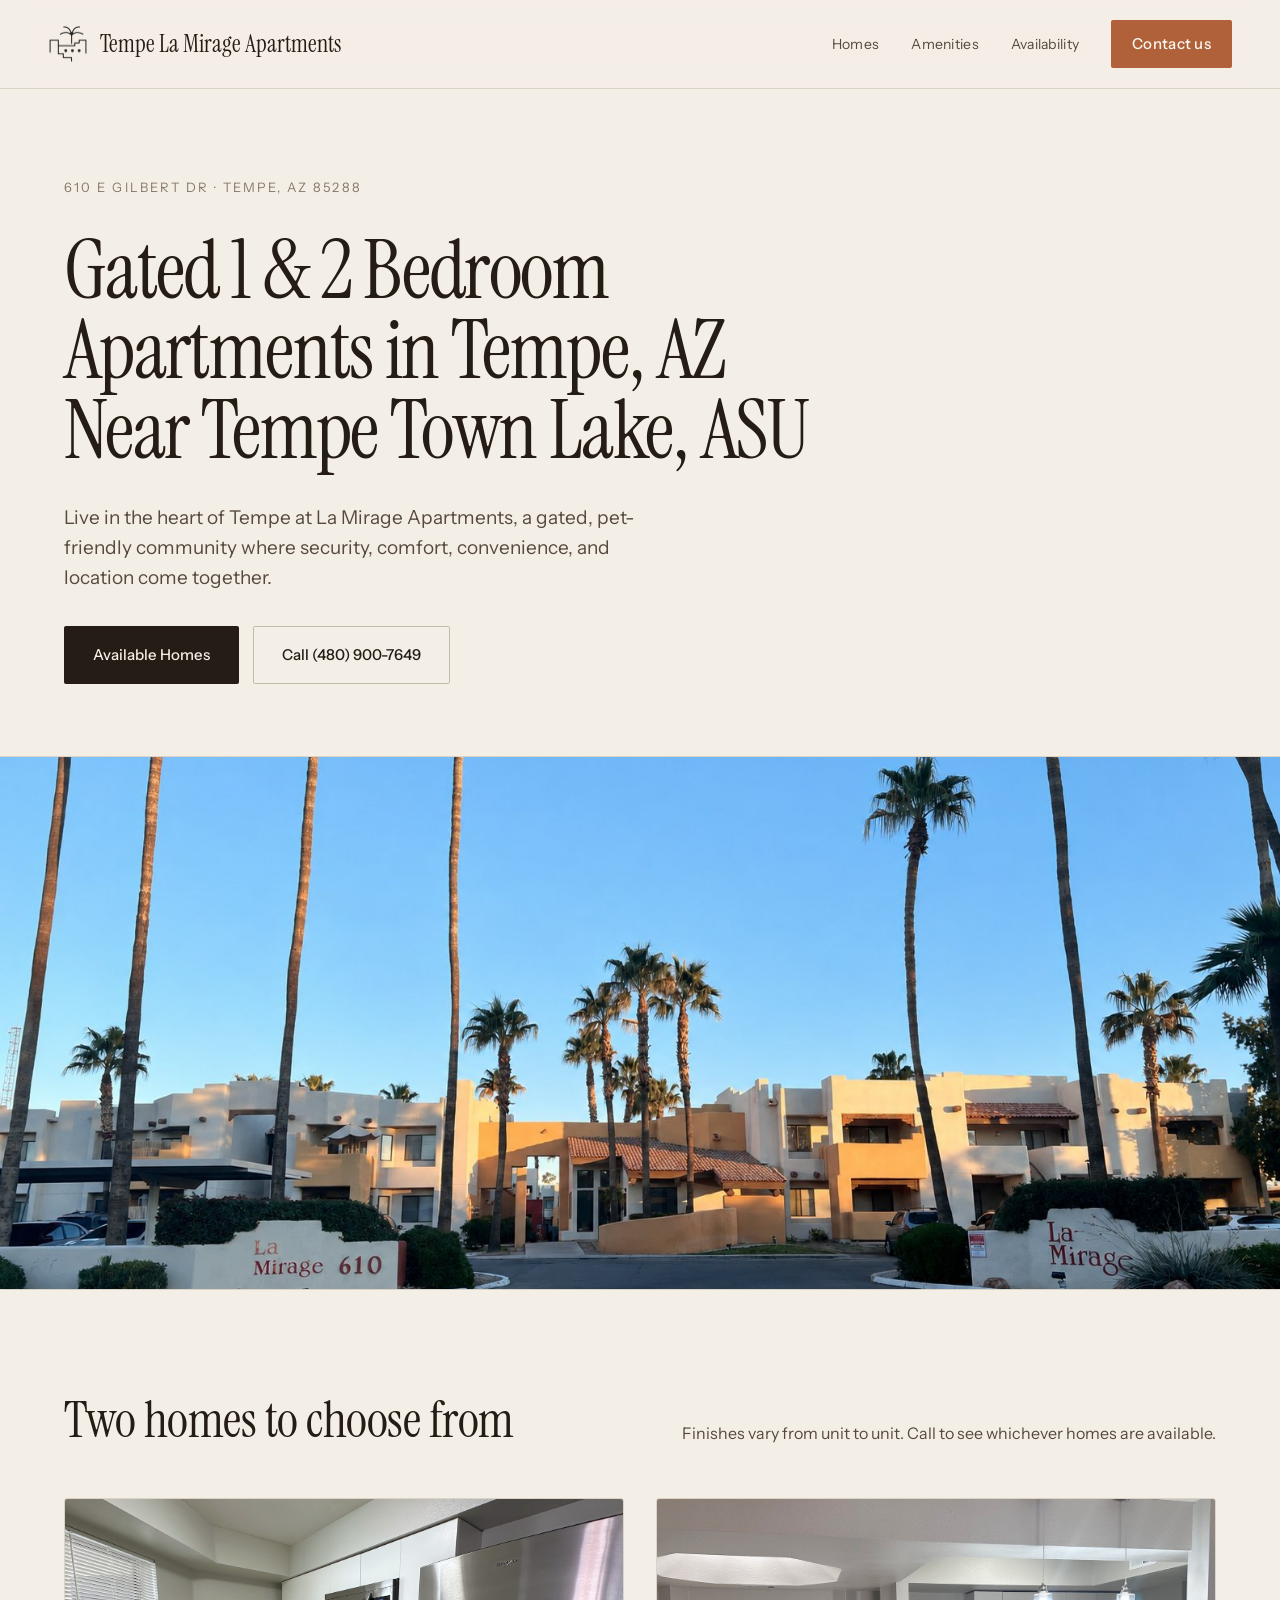
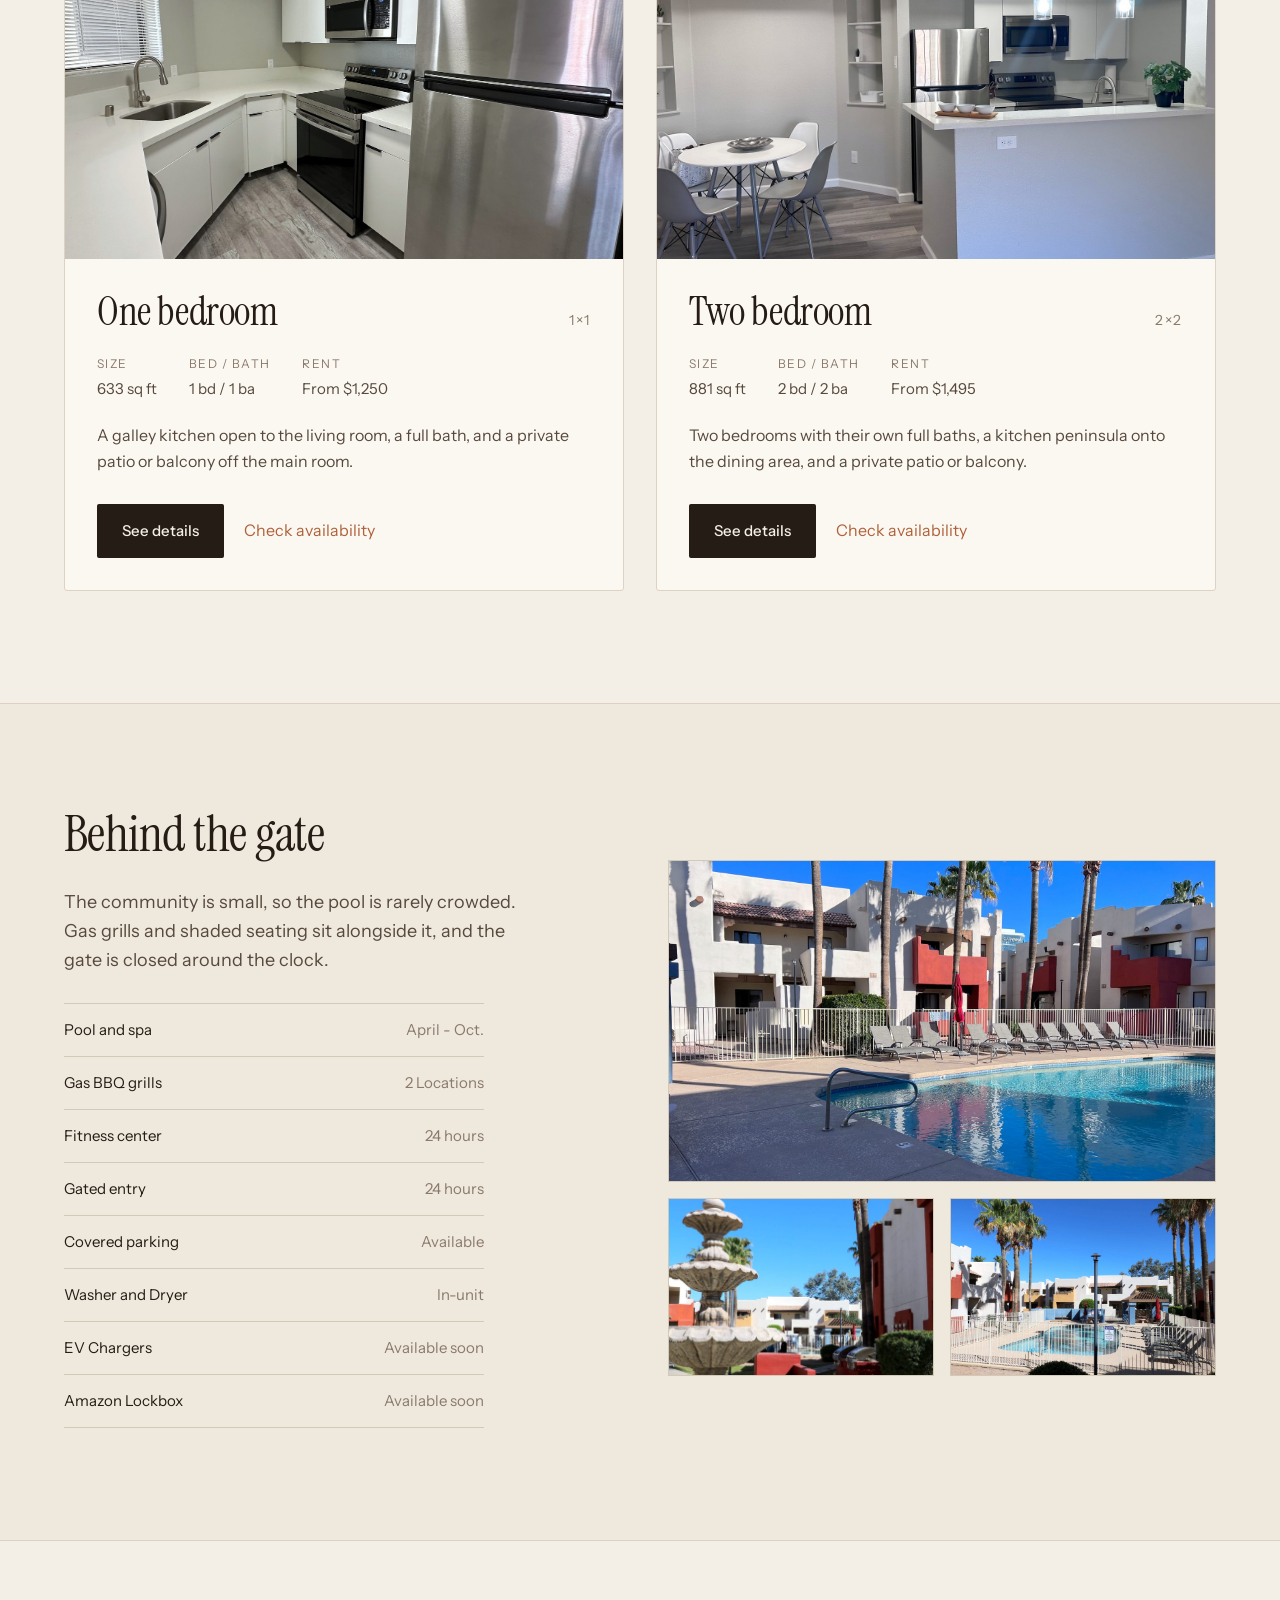
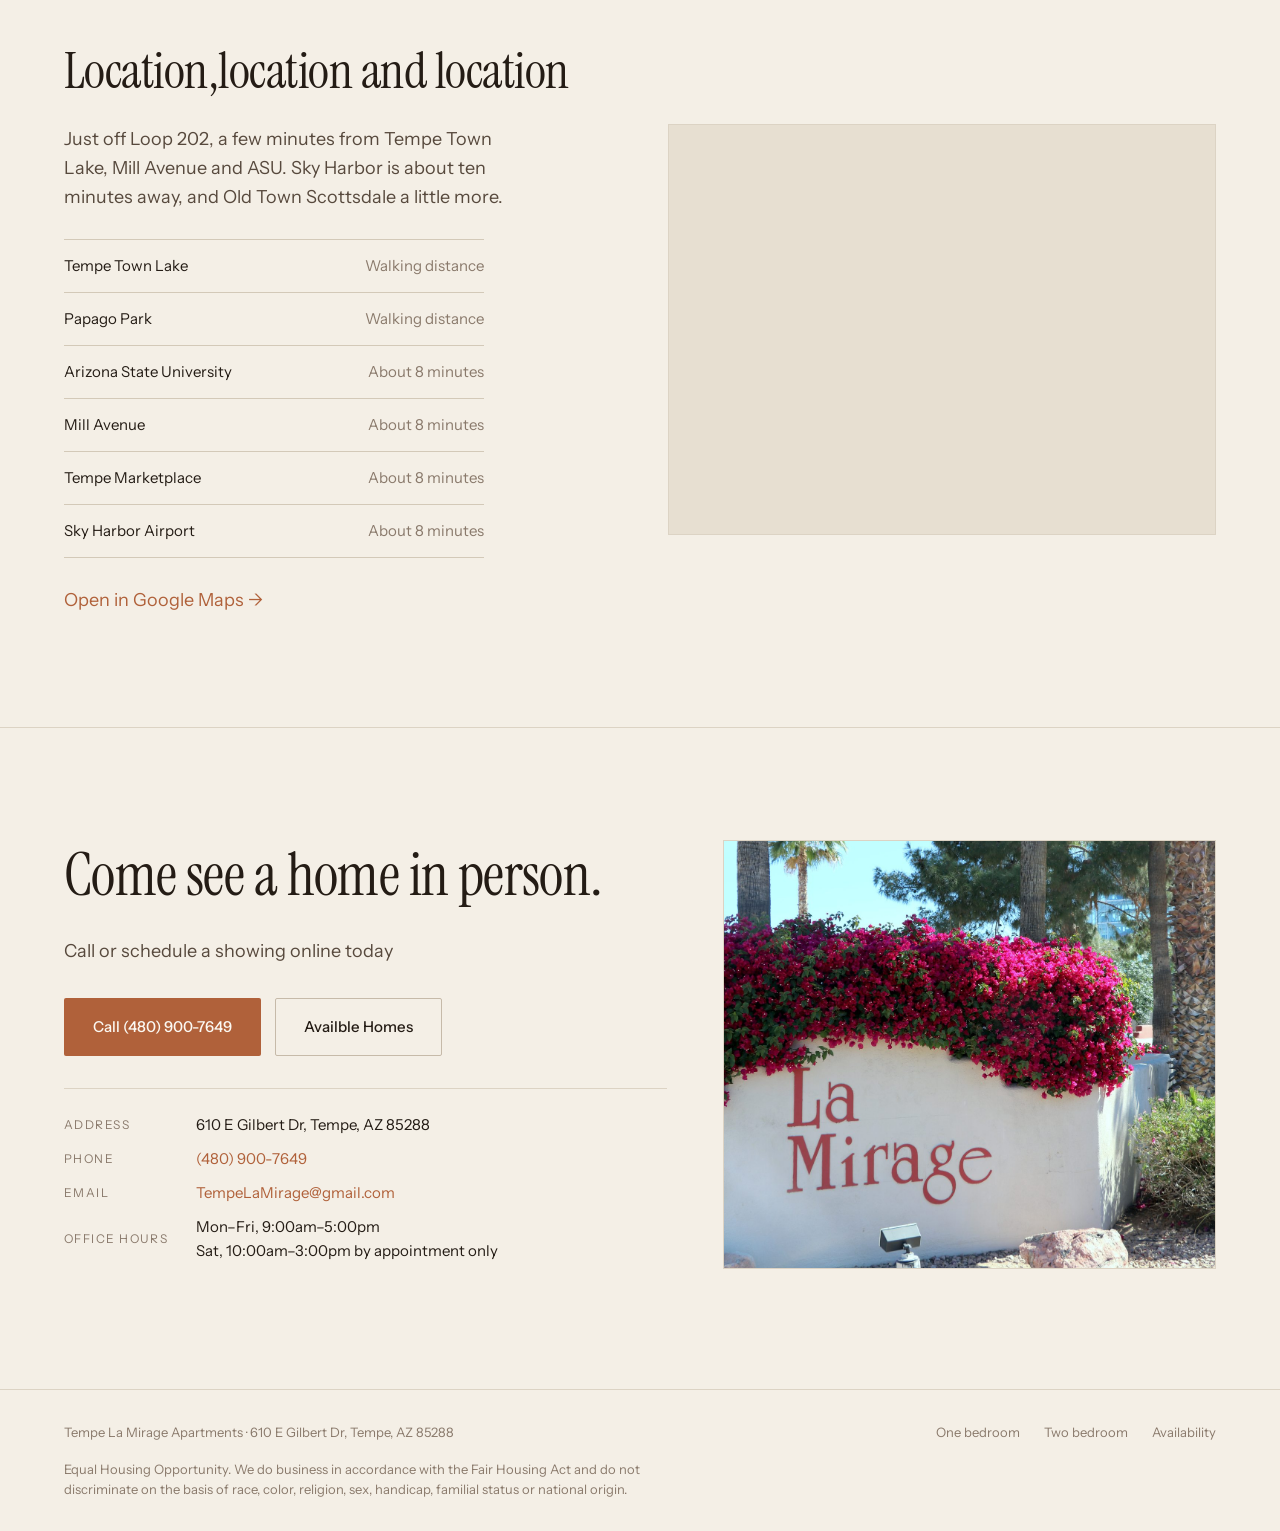
==== index.html @ 2514a01f "Update index.html update based on chatgpt advice" ====
<!DOCTYPE html>
<html lang="en">
<head>
<meta charset="utf-8">
<meta name="viewport" content="width=device-width, initial-scale=1">
<title>La Mirage Apartments | 1 & 2 Bedroom Apartments in Tempe, AZ</title>
<meta name="description" content="Tempe La Mirage Apartments is a gated apartment community at 610 E Gilbert Dr in Tempe, Arizona. One- and two-bedroom homes with a pool, spa and fitness center.">

<!-- EDIT: the picture and text shown when the link is shared by text or on social media. -->
<meta property="og:title" content="Tempe La Mirage Apartments — Tempe, AZ">
<meta property="og:description" content="A gated apartment community in Tempe, AZ. Next to ASU with One-bedroom and two-bedroom homes with a pool, spa and fitness center.">
<meta property="og:image" content="https://www.lamirageapartments.com/photos/social-preview.jpg">
<meta property="og:url" content="https://www.lamirageapartments.com/">
<meta property="og:type" content="website">

<link rel="canonical" href="https://www.lamirageapartments.com/">
<link rel="icon" href="favicon.png">
<link rel="apple-touch-icon" href="apple-touch-icon.png">
<link rel="preconnect" href="https://fonts.googleapis.com">
<link rel="preconnect" href="https://fonts.gstatic.com" crossorigin>
<link href="https://fonts.googleapis.com/css2?family=Instrument+Serif:ital@0;1&family=Instrument+Sans:wght@400;500;600&display=swap" rel="stylesheet">
<link rel="stylesheet" href="style.css">

<!-- Facts about the property in the format Google reads (name, address, phone, hours).
     EDIT: keep the phone, email and hours here in step with the Contact section. -->
<script type="application/ld+json">
{
  "@context": "https://schema.org",
  "@type": "ApartmentComplex",
  "name": "Tempe La Mirage Apartments",
  "alternateName": "La Mirage Apartments",
  "url": "https://www.lamirageapartments.com/",
  "image": "https://www.lamirageapartments.com/photos/exterior-street-entrance.jpg",
  "telephone": "+1-480-900-7649",
  "email": "TempeLaMirage@gmail.com",
  "address": {
    "@type": "PostalAddress",
    "streetAddress": "610 E Gilbert Dr",
    "addressLocality": "Tempe",
    "addressRegion": "AZ",
    "postalCode": "85288",
    "addressCountry": "US"
  },
  "geo": { "@type": "GeoCoordinates", "latitude": 33.4378, "longitude": -111.9281 },
  "openingHoursSpecification": [
    { "@type": "OpeningHoursSpecification", "dayOfWeek": ["Monday", "Tuesday", "Wednesday", "Thursday", "Friday"], "opens": "09:00", "closes": "17:00" },
    { "@type": "OpeningHoursSpecification", "dayOfWeek": "Saturday", "opens": "10:00", "closes": "15:00" }
  ],
  "numberOfBedrooms": "1-2",
  "petsAllowed": true
}
</script>
<!-- Vercel visitor counting (no cookies). Turn it on under the project's Analytics tab in Vercel. -->
<script defer src="/_vercel/insights/script.js"></script>
</head>
<body>

<!-- ═══════════════════════════════════════════════════════════════════════
     WHERE TO CHANGE THINGS  (search for "EDIT:" — in this file and the other three pages)

       Phone number ....... appears on every page. On this page: header button, hero button,
                            Contact section (button + the PHONE line). Change the tel: link AND the visible text.
       Email, office hours  Contact section, near the bottom of this page (nowhere else)
       Rent ("From $…") ... the two floor-plan cards here, and once more on one-bedroom.html / two-bedroom.html
       Address ............ hero, Contact section, footer of every page
       Photos ............. the photos/ folder; each <img> points at one file

     Everything else is wording. Change the text between the tags; leave the tags alone.
     ═══════════════════════════════════════════════════════════════════════ -->

<header class="site-header">
  <a class="brand" href="index.html"><img src="photos/logo-mark.png" alt=""><span>Tempe La Mirage Apartments</span></a>
  <nav>
    <a class="hide-sm" href="#homes">Homes</a>
    <a class="hide-sm" href="#amenities">Amenities</a>
    <a href="availability.html">Availability</a>
    <a class="btn btn-clay" href="#contact">Contact us</a>
  </nav>
</header>

<section class="hero" id="top">
  <div class="hero-text">
    <!-- EDIT: address -->
    <p class="eyebrow">610 E Gilbert Dr &middot; Tempe, AZ 85288</p>
    <h1>Gated 1 & 2 Bedroom Apartments in Tempe, AZ Near Tempe Town Lake, ASU</h1>
    <p class="lede">Live in the heart of Tempe at La Mirage Apartments, a gated, pet-friendly community where security, comfort, convenience, and location come together.</p>
    <div class="btn-row">
      <a class="btn btn-dark" href="availability.html">Available Homes</a>
      <!-- EDIT: phone (link and text) -->
      <a class="btn btn-outline" href="tel:+14809007649">Call (480) 900-7649</a>
    </div>
  </div>
  <div class="ph"><img src="photos/exterior-street-entrance.jpg" alt="The gate and entrance from E Gilbert Dr"></div>
</section>

<section class="section" id="homes">
  <div class="section-head">
    <h2>Two homes to choose from</h2>
    <p>Finishes vary from unit to unit. Call to see whichever homes are available.</p>
  </div>
  <div class="plans">

    <article class="plan">
      <a class="ph" href="one-bedroom.html"><img src="photos/1x1-kitchen.jpg" alt="One-bedroom kitchen"></a>
      <div class="plan-body">
        <div class="plan-title"><h3>One bedroom</h3><span>1&times;1</span></div>
        <div class="specs">
          <div><span class="label">Size</span>633 sq ft</div>
          <div><span class="label">Bed / bath</span>1 bd / 1 ba</div>
          <!-- EDIT: one-bedroom rent (also on one-bedroom.html) -->
          <div><span class="label">Rent</span>From $1,250</div>
        </div>
        <p>A galley kitchen open to the living room, a full bath, and a private patio or balcony off the main room.</p>
        <div class="btn-row">
          <a class="btn btn-dark" href="one-bedroom.html">See details</a>
          <a href="availability.html">Check availability</a>
        </div>
      </div>
    </article>

    <article class="plan">
      <a class="ph" href="two-bedroom.html"><img src="photos/2x2-dining-kitchen-peninsula.jpg" alt="Two-bedroom dining area and kitchen peninsula"></a>
      <div class="plan-body">
        <div class="plan-title"><h3>Two bedroom</h3><span>2&times;2</span></div>
        <div class="specs">
          <div><span class="label">Size</span>881 sq ft</div>
          <div><span class="label">Bed / bath</span>2 bd / 2 ba</div>
          <!-- EDIT: two-bedroom rent (also on two-bedroom.html) -->
          <div><span class="label">Rent</span>From $1,495</div>
        </div>
        <p>Two bedrooms with their own full baths, a kitchen peninsula onto the dining area, and a private patio or balcony.</p>
        <div class="btn-row">
          <a class="btn btn-dark" href="two-bedroom.html">See details</a>
          <a href="availability.html">Check availability</a>
        </div>
      </div>
    </article>

  </div>
</section>

<section class="section amenities" id="amenities">
  <div class="amen">
    <div class="amen-text">
      <h2>Behind the gate</h2>
      <p>The community is small, so the pool is rarely crowded. Gas grills and shaded seating sit alongside it, and the gate is closed around the clock.</p>
      <ul class="amen-list">
        <li><span>Pool and spa</span><span>April - Oct.</span></li>
        <li><span>Gas BBQ grills</span><span>2 Locations</span></li>
        <li><span>Fitness center</span><span>24 hours</span></li>
        <li><span>Gated entry</span><span>24 hours</span></li>
        <li><span>Covered parking</span><span>Available</span></li>
        <li><span>Washer and Dryer</span><span>In-unit</span></li>
        <li><span>EV Chargers</span><span>Available soon</span></li>
        <li><span>Amazon Lockbox</span></span><span>Available soon</span></li>
      </ul>
    </div>
    <div class="amen-photos">
      <div class="ph wide"><img src="photos/amenity-pool.jpg" alt="The pool"></div>
      <div class="ph"><img src="photos/amenity-fountain-grills.jpg" alt="Courtyard fountain and gas grills"></div>
      <div class="ph"><img src="photos/amenity-pool-spa-ramada.jpg" alt="Spa and shaded ramada"></div>
    </div>
  </div>
</section>

<section class="section location" id="location">
  <div class="amen">
    <div class="amen-text">
      <h2>Location,location and location</h2>
      <p>Just off Loop 202, a few minutes from Tempe Town Lake, Mill Avenue and ASU. Sky Harbor is about ten minutes away, and Old Town Scottsdale a little more.</p>
      <ul class="amen-list">
        <li><span>Tempe Town Lake</span><span>Walking distance</span></li>
        <li><span>Papago Park</span><span>Walking distance</span></li>
        <li><span>Arizona State University</span><span>About 8 minutes</span></li>
        <li><span>Mill Avenue</span><span>About 8 minutes</span></li>
        <li><span>Tempe Marketplace</span><span>About 8 minutes</span></li>
        <li><span>Sky Harbor Airport</span><span>About 8 minutes</span></li>
      </ul>
      <p><a href="https://www.google.com/maps/search/?api=1&query=Tempe+La+Mirage+Apartments+610+E+Gilbert+Dr+Tempe+AZ+85288">Open in Google Maps &rarr;</a></p>
    </div>
    <!-- The map is Google's free embed. It only loads once someone scrolls down to it.
         To change what it shows, edit the text after q= in the src (keep the + signs between words). -->
    <div class="map"><iframe src="https://maps.google.com/maps?q=Tempe+La+Mirage+Apartments,+610+E+Gilbert+Dr,+Tempe,+AZ+85288&z=14&hl=en&output=embed" loading="lazy" referrerpolicy="no-referrer-when-downgrade" title="Map showing La Mirage Apartments in Tempe" allowfullscreen></iframe></div>
  </div>
</section>

<section class="contact" id="contact">
  <div class="contact-grid">
    <div class="contact-text">
      <h2>Come see a home in person.</h2>
      <p class="lede">Call or schedule a showing online today</p>
      <div class="btn-row">
        <!-- EDIT: phone (link and text) -->
        <a class="btn btn-clay" href="tel:+14809007649">Call (480) 900-7649</a>
        <a class="btn btn-outline" href="availability.html">Availble Homes</a>
      </div>
      <dl class="details">
        <!-- EDIT: address -->
        <dt>Address</dt><dd>610 E Gilbert Dr, Tempe, AZ 85288</dd>
        <!-- EDIT: phone (link and text) -->
        <dt>Phone</dt><dd><a href="tel:+14809007649">(480) 900-7649</a></dd>
        <!-- EDIT: email (link and text) -->
        <dt>Email</dt><dd><a href="mailto:TempeLaMirage@gmail.com">TempeLaMirage@gmail.com</a></dd>
        <!-- EDIT: office hours -->
        <dt>Office hours</dt><dd>Mon–Fri, 9:00am–5:00pm<br>Sat, 10:00am–3:00pm by appointment only</dd>
      </dl>
    </div>
    <div class="ph"><img src="photos/exterior-monument-sign.jpg" alt="The La Mirage monument sign under bougainvillea"></div>
  </div>
</section>

<footer class="site-footer">
  <!-- EDIT: address -->
  <span>Tempe La Mirage Apartments &middot; 610 E Gilbert Dr, Tempe, AZ 85288</span>
  <nav><a href="one-bedroom.html">One bedroom</a><a href="two-bedroom.html">Two bedroom</a><a href="availability.html">Availability</a></nav>
  <p class="eho">Equal Housing Opportunity. We do business in accordance with the Fair Housing Act and do not discriminate on the basis of race, color, religion, sex, handicap, familial status or national origin.</p>
</footer>

</body>
</html>
---- style.css ----
/* La Mirage — the one stylesheet for all four pages.
   Colours are named here at the top. Everything below is layout; you should rarely need to touch it. */

:root {
  --sand:      #F4EFE6;   /* page background */
  --cream:     #FBF8F2;   /* cards */
  --panel:     #EFE8DC;   /* the amenities band */
  --photo:     #E7DFD1;   /* shows behind a photo while it loads */
  --rule:      #DCD3C4;   /* thin lines */
  --rule-dark: #D3C9B8;
  --ink:       #241C15;   /* text and dark buttons */
  --ink-soft:  #57493D;   /* paragraphs */
  --muted:     #8A7A6C;   /* small labels, footer */
  --clay:      #B0613A;   /* links and "call" buttons; also the AppFolio themeColor in availability.html */
  --serif: "Instrument Serif", Georgia, serif;
  --sans:  "Instrument Sans", system-ui, sans-serif;
  --pad: 64px;            /* left/right page margin (smaller on phones, see the bottom of this file) */
}

* { box-sizing: border-box; }
html { scroll-behavior: smooth; }
body {
  margin: 0;
  background: var(--sand);
  color: var(--ink);
  font-family: var(--sans);
  font-size: 16px;
  line-height: 1.6;
  -webkit-font-smoothing: antialiased;
}
a { color: var(--clay); text-decoration: none; }
a:hover { color: var(--ink); }
a:focus-visible { outline: 3px solid var(--clay); outline-offset: 3px; }
img { display: block; max-width: 100%; }
p { margin: 0; }

h1, h2, h3 { font-family: var(--serif); font-weight: 400; margin: 0; line-height: 1.02; letter-spacing: -0.01em; }
h1 { font-size: clamp(44px, 5.4vw, 76px); line-height: 1; letter-spacing: -0.02em; text-wrap: balance; }
h2 { font-size: clamp(36px, 4vw, 56px); text-wrap: balance; }

.lede { font-size: 19px; line-height: 1.6; color: var(--ink-soft); max-width: 46ch; text-wrap: pretty; }
.eyebrow { font-size: 13px; letter-spacing: 0.16em; text-transform: uppercase; color: var(--muted); }
.label { display: block; color: var(--muted); font-size: 12px; letter-spacing: 0.12em; text-transform: uppercase; }
.section { padding: 104px var(--pad) 112px; border-bottom: 1px solid var(--rule); }

/* Buttons */
.btn { display: inline-block; padding: 16px 28px; border-radius: 2px; border: 1px solid transparent; font-size: 15px; font-weight: 500; }
.btn-dark { background: var(--ink); color: var(--sand); }
.btn-dark:hover { background: var(--clay); color: var(--sand); }
.btn-clay { background: var(--clay); color: var(--cream); }
.btn-clay:hover { background: var(--ink); color: var(--cream); }
.btn-outline { border-color: #C6BAA9; color: var(--ink); }
.btn-outline:hover { border-color: var(--ink); color: var(--ink); }
.btn-row { display: flex; flex-wrap: wrap; gap: 14px; align-items: center; }

/* Header (same on every page) */
.site-header {
  position: sticky; top: 0; z-index: 20;
  display: flex; align-items: center; justify-content: space-between; gap: 24px;
  padding: 20px 48px;
  border-bottom: 1px solid var(--rule);
  background: rgba(244, 239, 230, 0.94);
  backdrop-filter: blur(8px);
}
.brand { display: flex; align-items: center; gap: 12px; color: var(--ink); font-family: var(--serif); font-size: 24px; }
.brand img { width: 40px; height: 40px; object-fit: contain; }
.site-header nav { display: flex; align-items: center; gap: 32px; font-size: 14px; letter-spacing: 0.02em; }
.site-header nav a:not(.btn) { color: var(--ink-soft); }
.site-header nav a:not(.btn):hover { color: var(--ink); }
.site-header nav .btn { padding: 11px 20px; }

/* Photo frames: a box with a fixed shape, and the picture cropped to fill it */
.ph { display: block; position: relative; background: var(--photo); overflow: hidden; }
.ph img { position: absolute; inset: 0; width: 100%; height: 100%; object-fit: cover; }

/* Home: hero */
.hero { border-bottom: 1px solid var(--rule); }
.hero-text { padding: 88px var(--pad) 72px; display: flex; flex-direction: column; gap: 32px; max-width: 900px; }
.hero h1 { font-size: clamp(52px, 6.4vw, 92px); line-height: 0.98; }
.hero .ph { aspect-ratio: 2.4 / 1; border-top: 1px solid var(--rule); }
.hero .ph img { object-position: 50% 80%; }

/* Home: the two floor-plan cards */
.section-head { display: flex; align-items: flex-end; justify-content: space-between; gap: 32px; flex-wrap: wrap; margin-bottom: 52px; }
.section-head p { color: var(--ink-soft); text-wrap: balance; }
.plans { display: grid; grid-template-columns: repeat(2, 1fr); gap: 32px; }
.plan { background: var(--cream); border: 1px solid var(--rule); border-radius: 3px; overflow: hidden; display: flex; flex-direction: column; }
.plan .ph { aspect-ratio: 1.55 / 1; }
.plan-body { padding: 32px; display: flex; flex-direction: column; gap: 22px; flex: 1; }
.plan-title { display: flex; align-items: baseline; justify-content: space-between; gap: 16px; }
.plan-title h3 { font-size: 40px; line-height: 1; }
.plan-title span { font-size: 14px; letter-spacing: 0.12em; text-transform: uppercase; color: var(--muted); }
.specs { display: flex; flex-wrap: wrap; gap: 16px 32px; font-size: 15px; color: var(--ink-soft); }
.specs .label { margin-bottom: 4px; }
.plan-body p { color: var(--ink-soft); text-wrap: pretty; }
.plan-body .btn-row { margin-top: auto; padding-top: 8px; gap: 20px; }
.plan-body .btn { padding: 14px 24px; }

/* Home: amenities */
.amenities { background: var(--panel); }
.amen { display: grid; grid-template-columns: 1fr 1fr; gap: 56px; align-items: center; }
.amen-text { display: flex; flex-direction: column; gap: 28px; }
.amen-text p { font-size: 18px; color: var(--ink-soft); max-width: 38ch; text-wrap: pretty; }
.amen-list { margin: 0; padding: 0; list-style: none; border-top: 1px solid var(--rule-dark); max-width: 420px; }
.amen-list li { display: flex; justify-content: space-between; gap: 16px; padding: 14px 0; border-bottom: 1px solid var(--rule-dark); font-size: 15px; }
.amen-list li span:last-child { color: var(--muted); }
.amen-photos { display: grid; grid-template-columns: repeat(2, 1fr); gap: 16px; }
.amen-photos .ph { border: 1px solid var(--rule-dark); }
.amen-photos .ph { aspect-ratio: 1.5 / 1; }
.amen-photos .wide { grid-column: span 2; aspect-ratio: 1.7 / 1; }

/* Home: location (reuses the amenities two-column layout) */
.location .map { aspect-ratio: 4 / 3; border: 1px solid var(--rule); background: var(--photo); }
.location .map iframe { display: block; width: 100%; height: 100%; border: 0; }

/* Home: contact */
.contact { padding: 112px var(--pad) 120px; }
.contact-grid { display: grid; grid-template-columns: 1.1fr 0.9fr; gap: 56px; align-items: center; }
.contact-text { display: flex; flex-direction: column; gap: 32px; }
.contact h2 { font-size: clamp(40px, 4.6vw, 64px); line-height: 1; }
.contact .lede { font-size: 18px; max-width: 44ch; }
.details { margin: 0; display: grid; grid-template-columns: auto 1fr; gap: 10px 28px; font-size: 15px; border-top: 1px solid var(--rule); padding-top: 24px; }
.details dt { align-self: center; color: var(--muted); font-size: 12px; letter-spacing: 0.12em; text-transform: uppercase; }
.details dd { margin: 0; }
.contact .ph { aspect-ratio: 1.15 / 1; border: 1px solid var(--rule); }
.contact .ph img { object-position: 50% 68%; }   /* keep the sign in frame */

/* Footer (same on every page) */
.site-footer { padding: 32px var(--pad); border-top: 1px solid var(--rule); font-size: 13px; color: var(--muted); display: flex; flex-wrap: wrap; gap: 16px 24px; justify-content: space-between; }
.site-footer a { color: var(--muted); }
.site-footer a:hover { color: var(--ink); }
.site-footer nav { display: flex; flex-wrap: wrap; gap: 24px; }
.eho { flex-basis: 100%; max-width: 70ch; line-height: 1.55; }

/* Floor-plan pages */
.page-head { padding: 56px var(--pad) 48px; border-bottom: 1px solid var(--rule); }
.back { font-size: 13px; letter-spacing: 0.06em; color: var(--muted); }
.page-head-grid { display: grid; grid-template-columns: 1fr auto; gap: 48px; align-items: end; margin-top: 28px; }
.page-head-text { display: flex; flex-direction: column; gap: 24px; max-width: 640px; }
.facts { margin: 0; display: grid; grid-template-columns: repeat(3, auto); gap: 6px 44px; }
.facts dt { color: var(--muted); font-size: 12px; letter-spacing: 0.12em; text-transform: uppercase; }
.facts dd { margin: 0; font-family: var(--serif); font-size: 30px; }
.photo-grid { display: grid; grid-template-columns: repeat(3, 1fr); gap: 12px; padding: 40px var(--pad) 0; }
.photo-grid .ph { aspect-ratio: 16 / 9; border: 1px solid var(--rule); }
.photo-grid .wide { grid-column: 1 / -1; aspect-ratio: 2.4 / 1; }
.photo-grid .drawing { background: #F9F9F9; display: flex; align-items: center; justify-content: center; padding: 12px; }   /* matches the drawing's own background */
.photo-grid .drawing img { position: static; width: auto; height: auto; max-width: 100%; max-height: 100%; object-fit: contain; }
.photo-note { padding: 14px var(--pad) 40px; font-size: 13px; color: var(--muted); border-bottom: 1px solid var(--rule); }
.cta { padding: 104px var(--pad) 120px; display: flex; flex-direction: column; gap: 28px; align-items: flex-start; max-width: 760px; }
.cta h2 { font-size: clamp(38px, 4.4vw, 60px); }
.cta p { font-size: 18px; color: var(--ink-soft); text-wrap: pretty; }

/* Availability page */
.board-page { padding: 56px var(--pad) 96px; }
.board-page h1 { margin-bottom: 20px; }
.board-page .lede { margin-bottom: 40px; max-width: 56ch; }
.board { border: 1px solid var(--rule); background: var(--cream); padding: 8px; min-height: 776px; }
.board-note { margin-top: 20px; font-size: 13px; color: var(--muted); text-wrap: balance; }

/* Lightbox: the big view that opens when a gallery photo is clicked (see lightbox.js) */
.lightbox { position: fixed; inset: 0; width: 100vw; height: 100vh; max-width: none; max-height: none; margin: 0; padding: 0; border: 0; background: rgba(36, 28, 21, 0.97); color: var(--sand); }
.lightbox figure { margin: 0; height: 100%; display: flex; flex-direction: column; align-items: center; justify-content: center; gap: 14px; padding: 56px 80px; }
.lightbox img { max-width: 100%; max-height: calc(100vh - 150px); object-fit: contain; background: var(--sand); }
.lightbox figcaption { font-size: 14px; opacity: 0.8; text-align: center; }
.lightbox button { position: absolute; background: none; border: 0; color: var(--sand); font-size: 48px; line-height: 1; padding: 8px 18px; cursor: pointer; opacity: 0.75; }
.lightbox button:hover { opacity: 1; }
.lightbox .lb-prev { left: 8px; top: 50%; transform: translateY(-50%); }
.lightbox .lb-next { right: 8px; top: 50%; transform: translateY(-50%); }
.lightbox .lb-close { right: 12px; top: 6px; }
.photo-grid .ph { cursor: zoom-in; }

/* Tablets and phones */
@media (max-width: 900px) {
  .site-header nav .hide-sm { display: none; }   /* Homes and Amenities links; the name is long */
  .plans, .amen, .contact-grid, .page-head-grid { grid-template-columns: 1fr; }
  .hero .ph { aspect-ratio: 1.6 / 1; }
}
@media (max-width: 720px) {
  :root { --pad: 24px; }
  .site-header { padding: 14px 24px; gap: 12px; }
  .site-header nav { gap: 16px; }
  .brand { font-size: 20px; }
  .section, .contact, .cta { padding-top: 64px; padding-bottom: 72px; }
  .hero-text { padding-top: 56px; padding-bottom: 48px; gap: 24px; }
  .plan-title h3 { font-size: 32px; }
  .photo-grid { grid-template-columns: repeat(2, 1fr); gap: 8px; padding-top: 24px; }
  .photo-grid .wide { aspect-ratio: 16 / 9; }
  .facts { gap: 6px 24px; }
  .facts dd { font-size: 24px; }
  .lightbox figure { padding: 56px 12px 48px; }
  .lightbox .lb-prev, .lightbox .lb-next { top: auto; bottom: 0; transform: none; }
}
@media (max-width: 560px) {
  .brand span { display: none; }   /* the logo mark alone; the name would not fit beside the buttons */
  .site-header nav .btn { padding: 10px 14px; }
}
@media (prefers-reduced-motion: reduce) { html { scroll-behavior: auto; } }
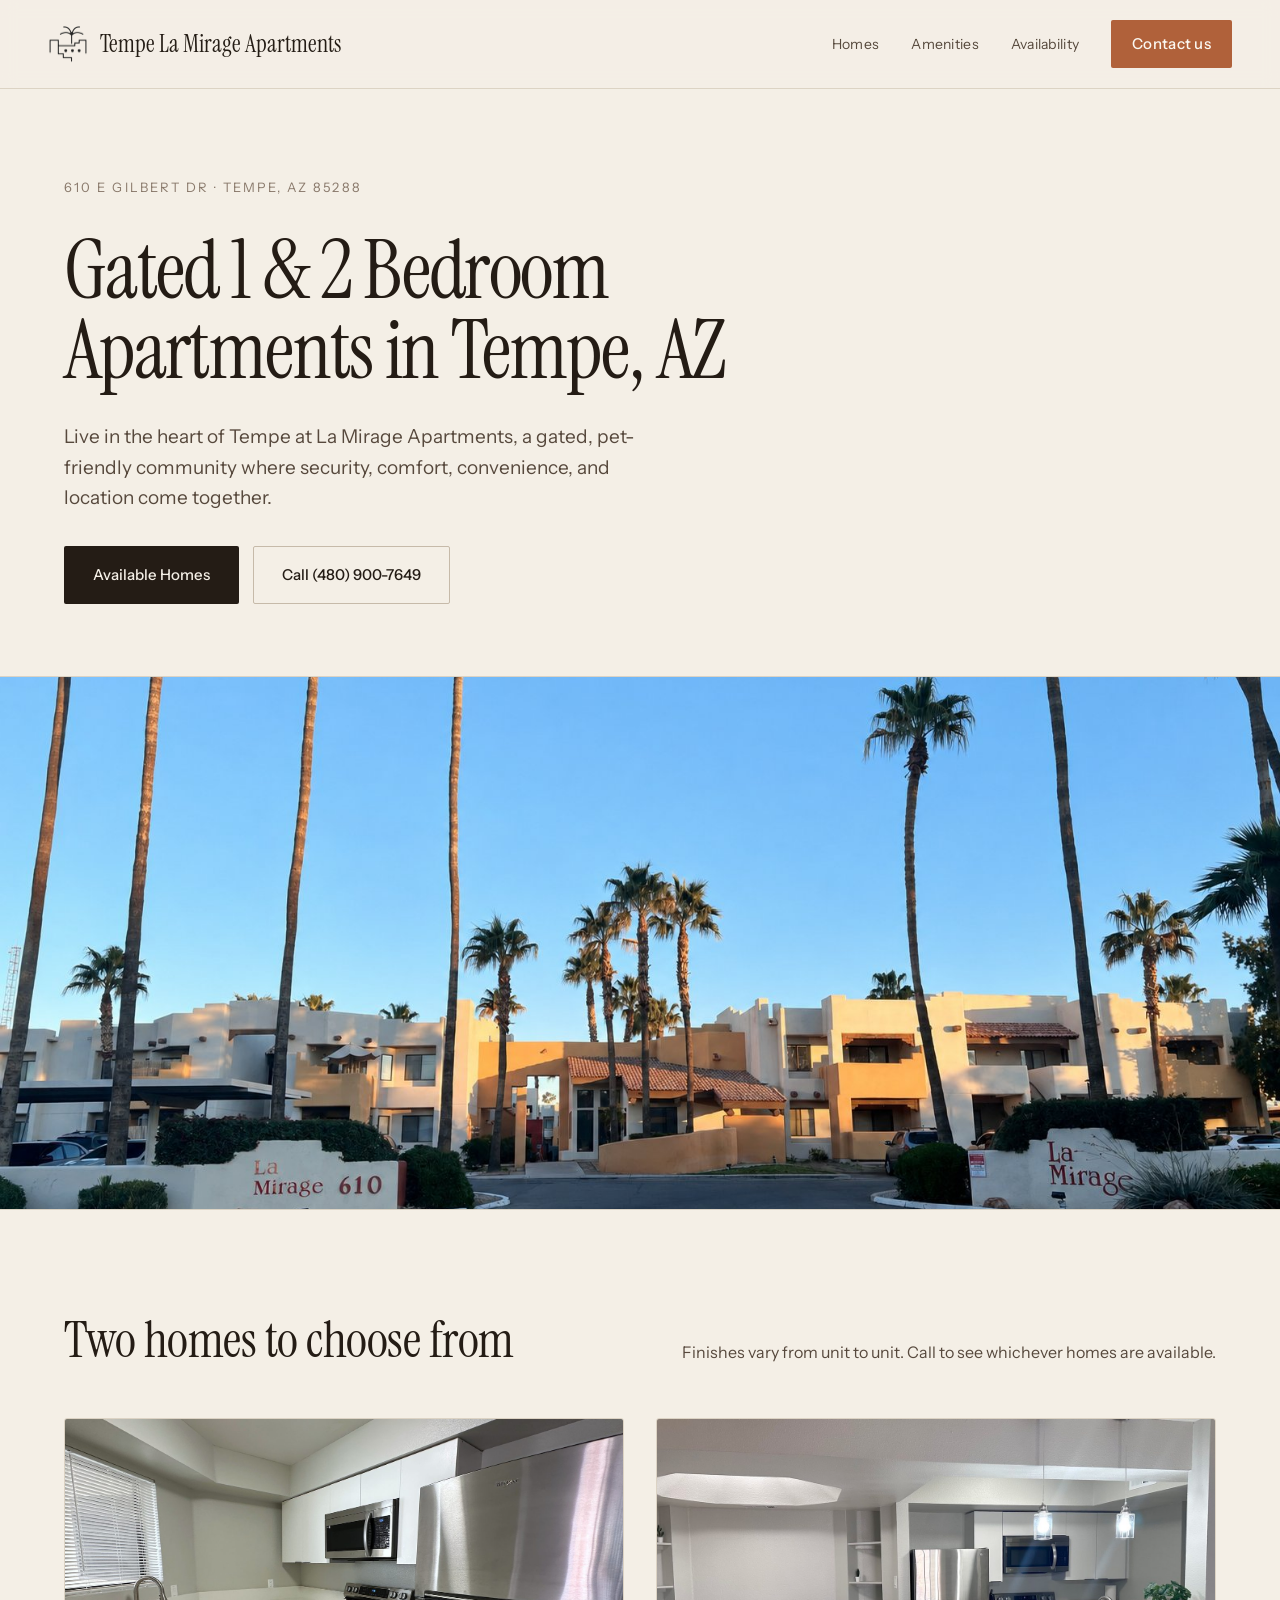
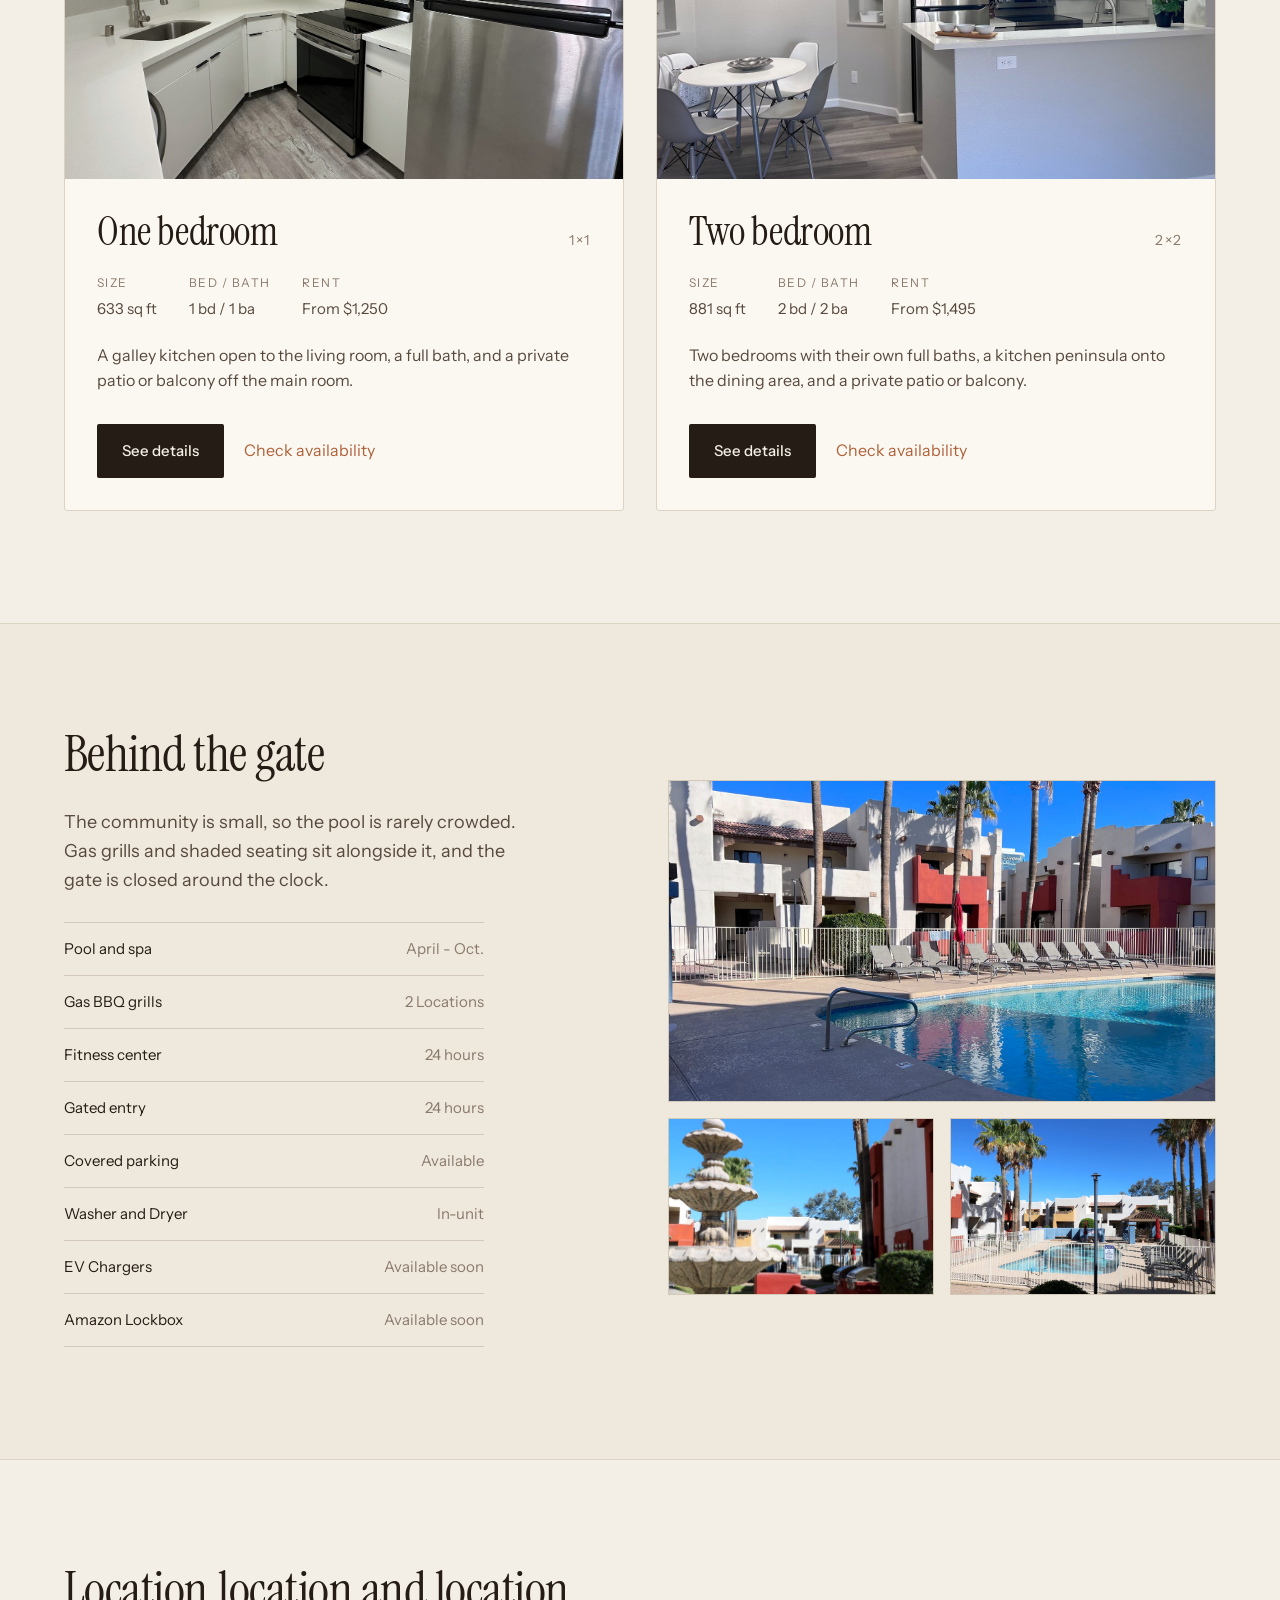
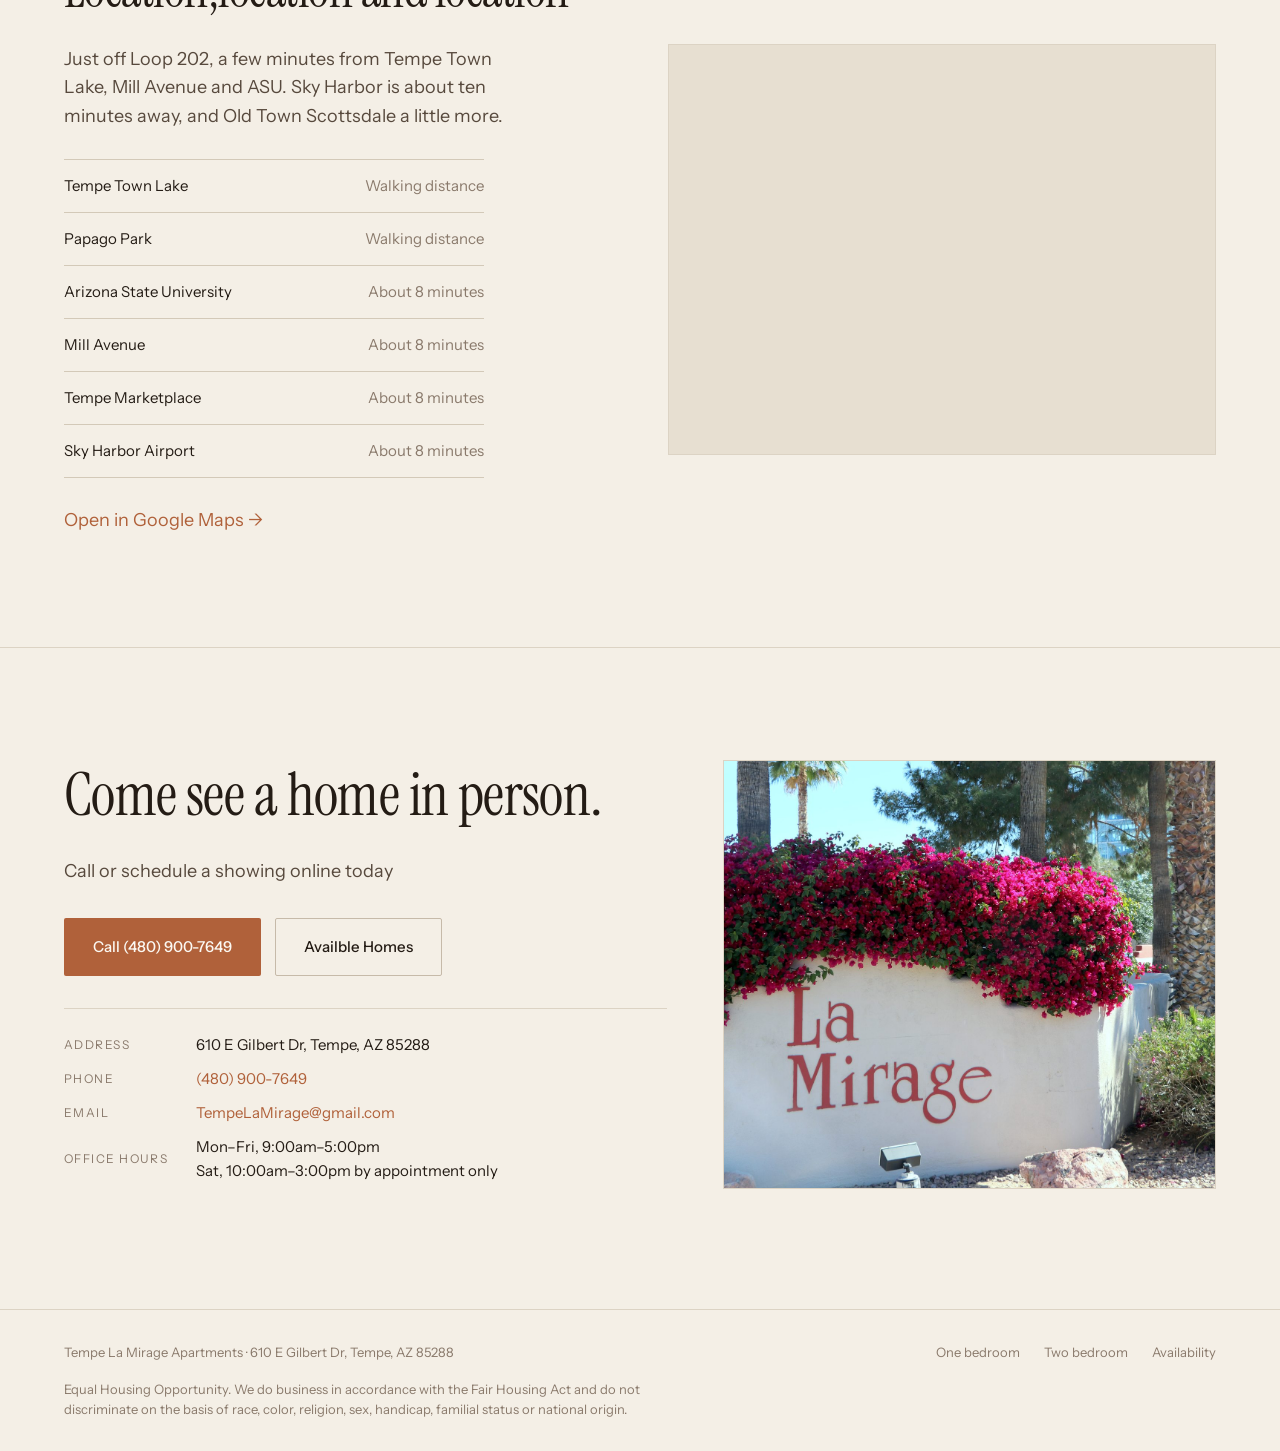
==== commit 0f10e643: "Update index.html" ====
--- a/index.html
+++ b/index.html
@@ -82,7 +82,7 @@
   <div class="hero-text">
     <!-- EDIT: address -->
     <p class="eyebrow">610 E Gilbert Dr &middot; Tempe, AZ 85288</p>
-    <h1>Gated 1 & 2 Bedroom Apartments in Tempe, AZ Near Tempe Town Lake, ASU</h1>
+    <h1>Gated 1 & 2 Bedroom Apartments in Tempe, AZ</h1>
     <p class="lede">Live in the heart of Tempe at La Mirage Apartments, a gated, pet-friendly community where security, comfort, convenience, and location come together.</p>
     <div class="btn-row">
       <a class="btn btn-dark" href="availability.html">Available Homes</a>
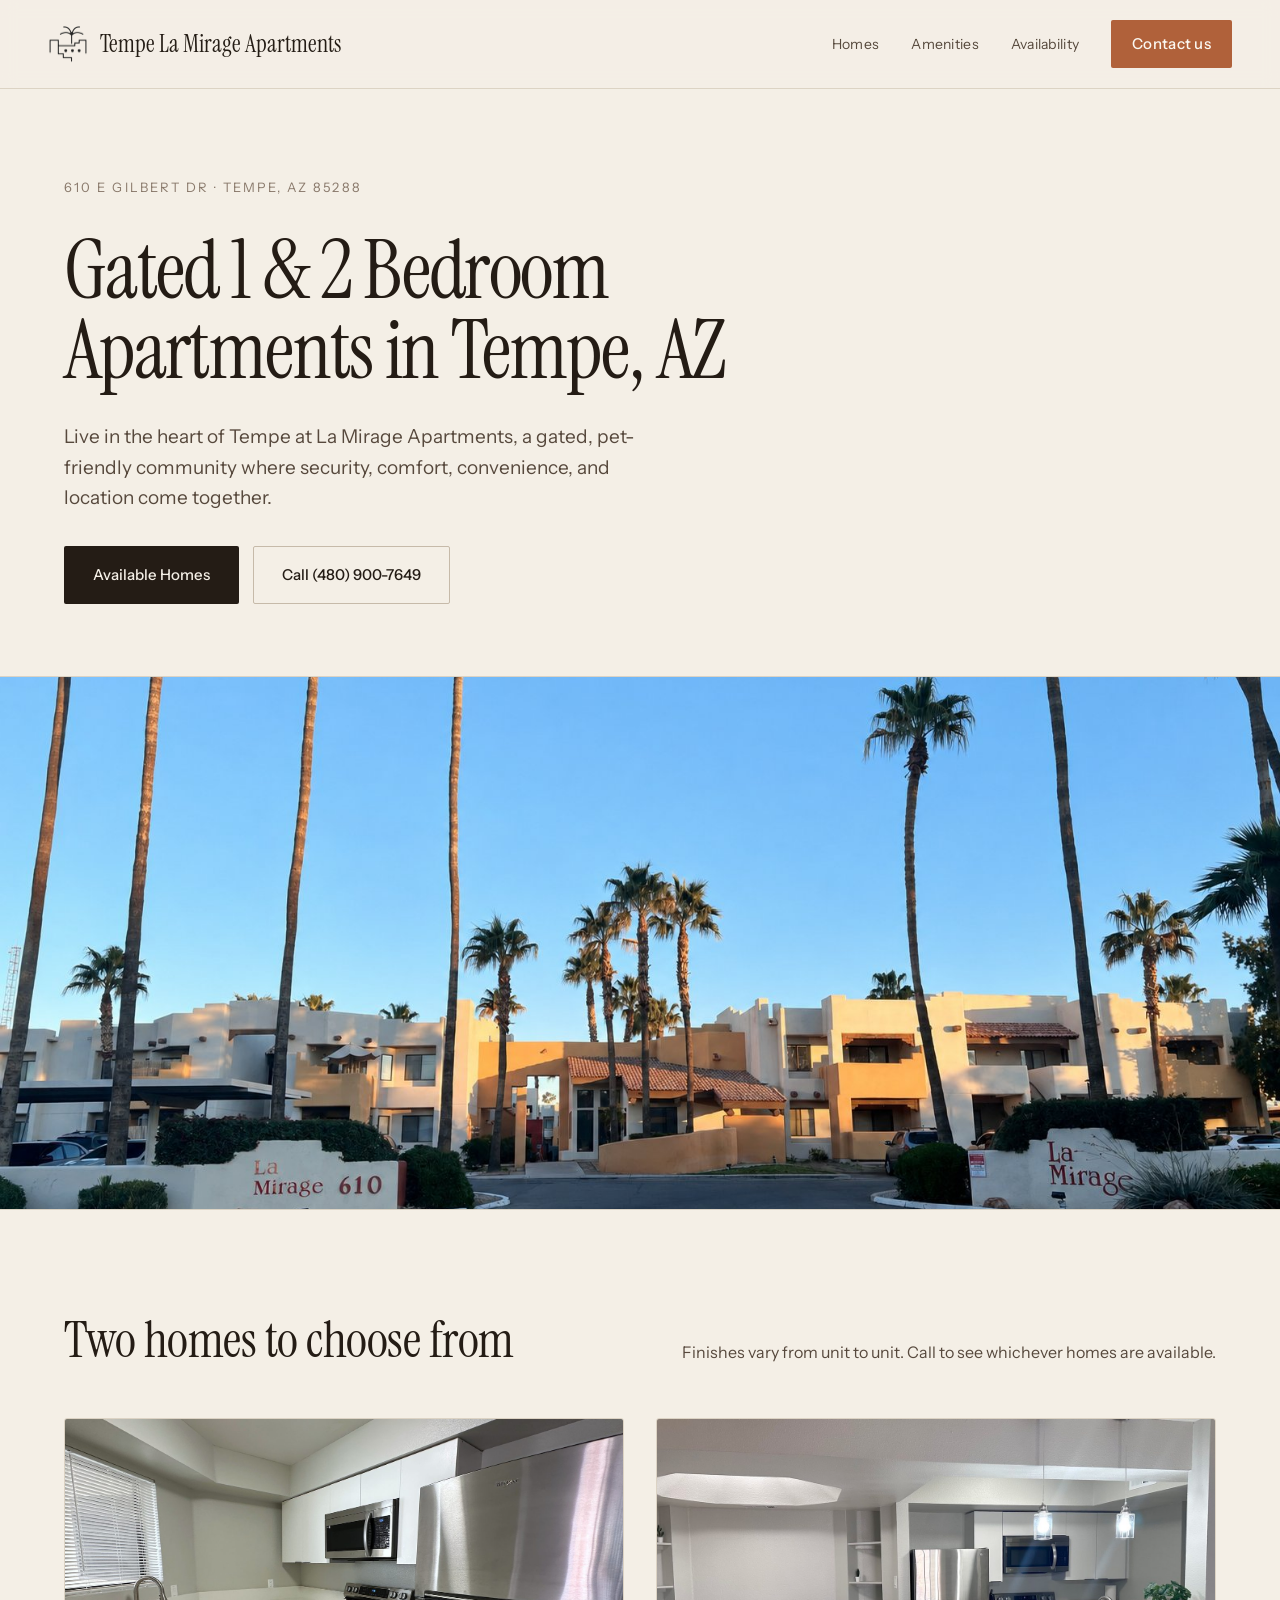
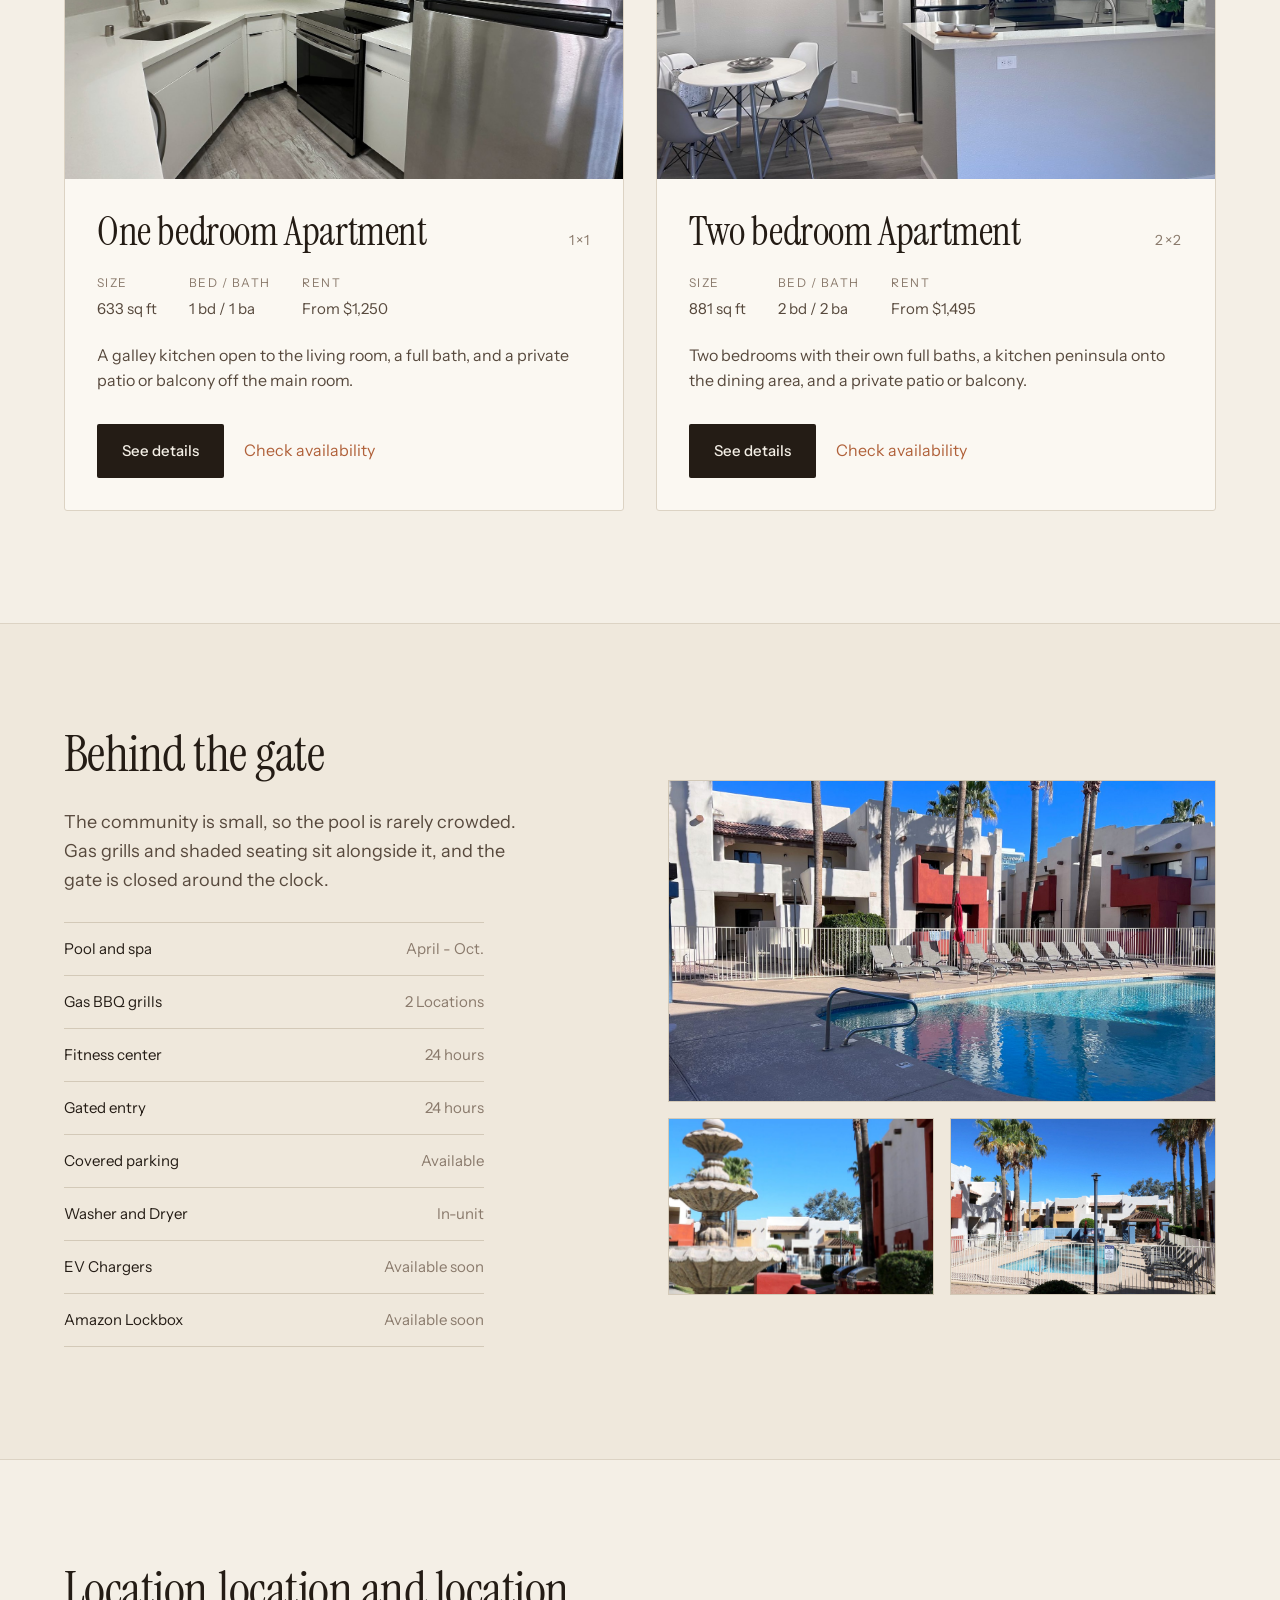
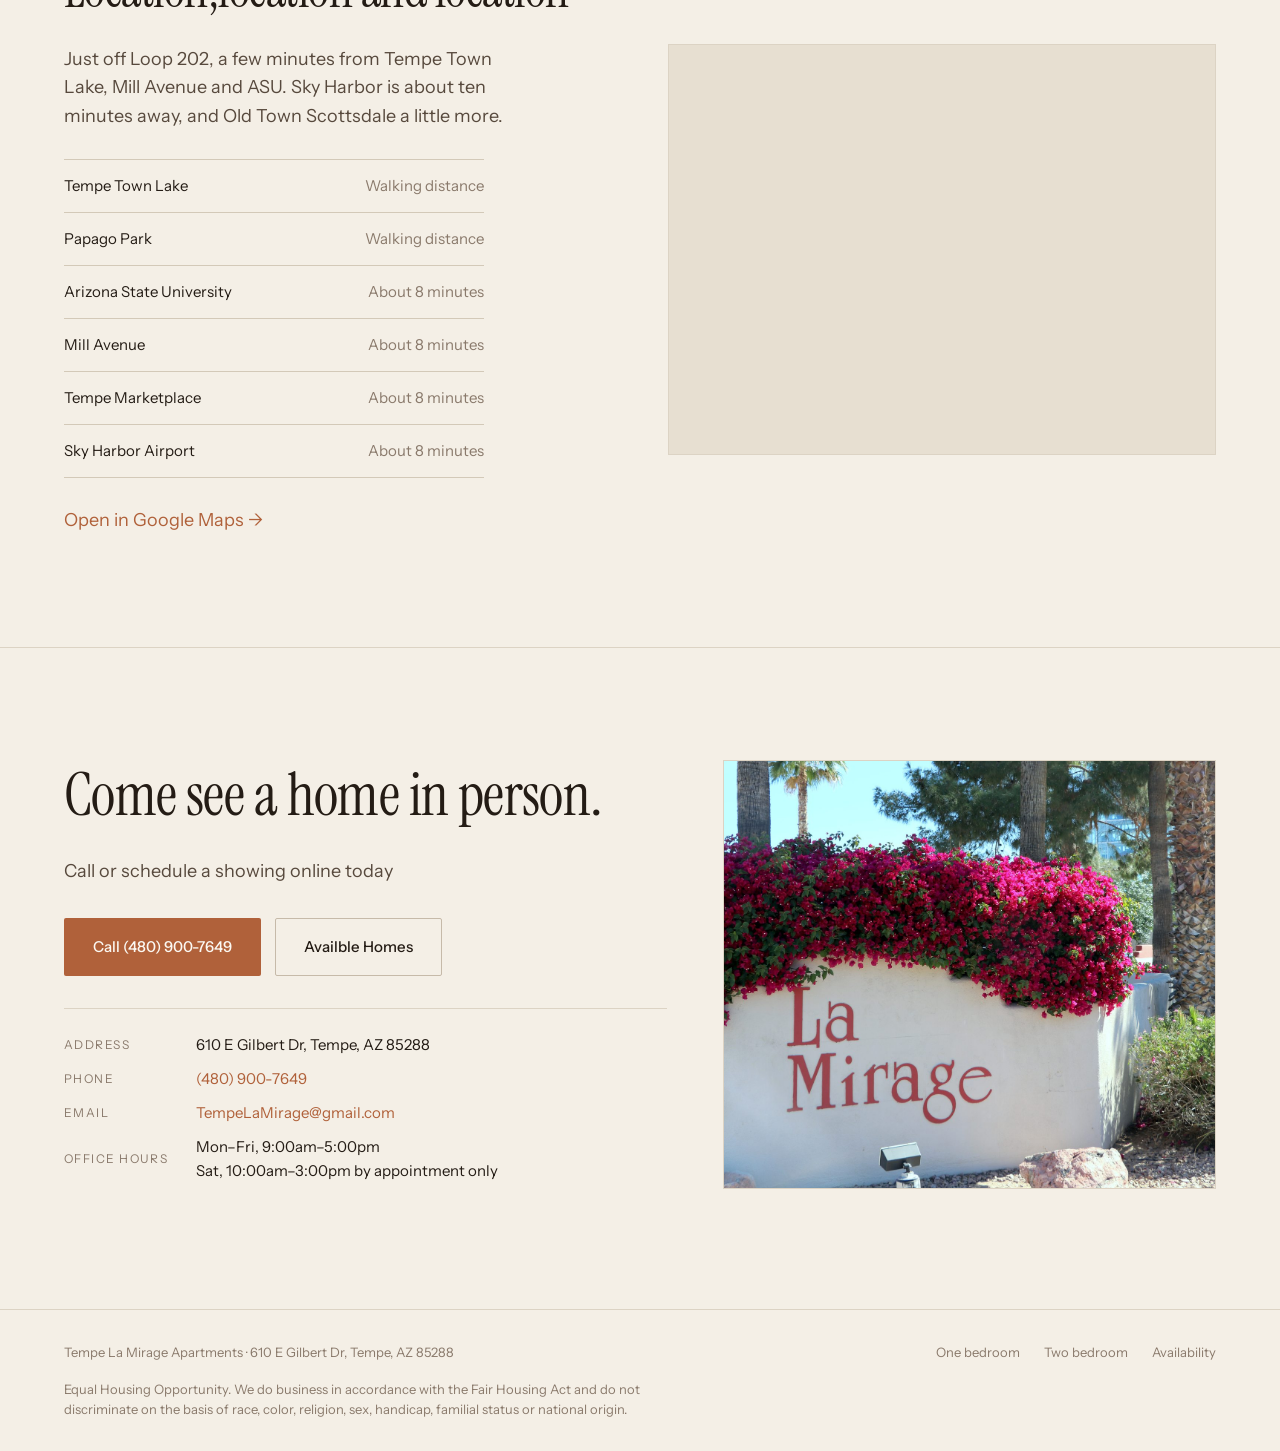
==== commit 0bf188b7: "Update index.html" ====
--- a/index.html
+++ b/index.html
@@ -103,7 +103,7 @@
     <article class="plan">
       <a class="ph" href="one-bedroom.html"><img src="photos/1x1-kitchen.jpg" alt="One-bedroom kitchen"></a>
       <div class="plan-body">
-        <div class="plan-title"><h3>One bedroom</h3><span>1&times;1</span></div>
+        <div class="plan-title"><h3>One bedroom Apartment</h3><span>1&times;1</span></div>
         <div class="specs">
           <div><span class="label">Size</span>633 sq ft</div>
           <div><span class="label">Bed / bath</span>1 bd / 1 ba</div>
@@ -121,7 +121,7 @@
     <article class="plan">
       <a class="ph" href="two-bedroom.html"><img src="photos/2x2-dining-kitchen-peninsula.jpg" alt="Two-bedroom dining area and kitchen peninsula"></a>
       <div class="plan-body">
-        <div class="plan-title"><h3>Two bedroom</h3><span>2&times;2</span></div>
+        <div class="plan-title"><h3>Two bedroom Apartment</h3><span>2&times;2</span></div>
         <div class="specs">
           <div><span class="label">Size</span>881 sq ft</div>
           <div><span class="label">Bed / bath</span>2 bd / 2 ba</div>
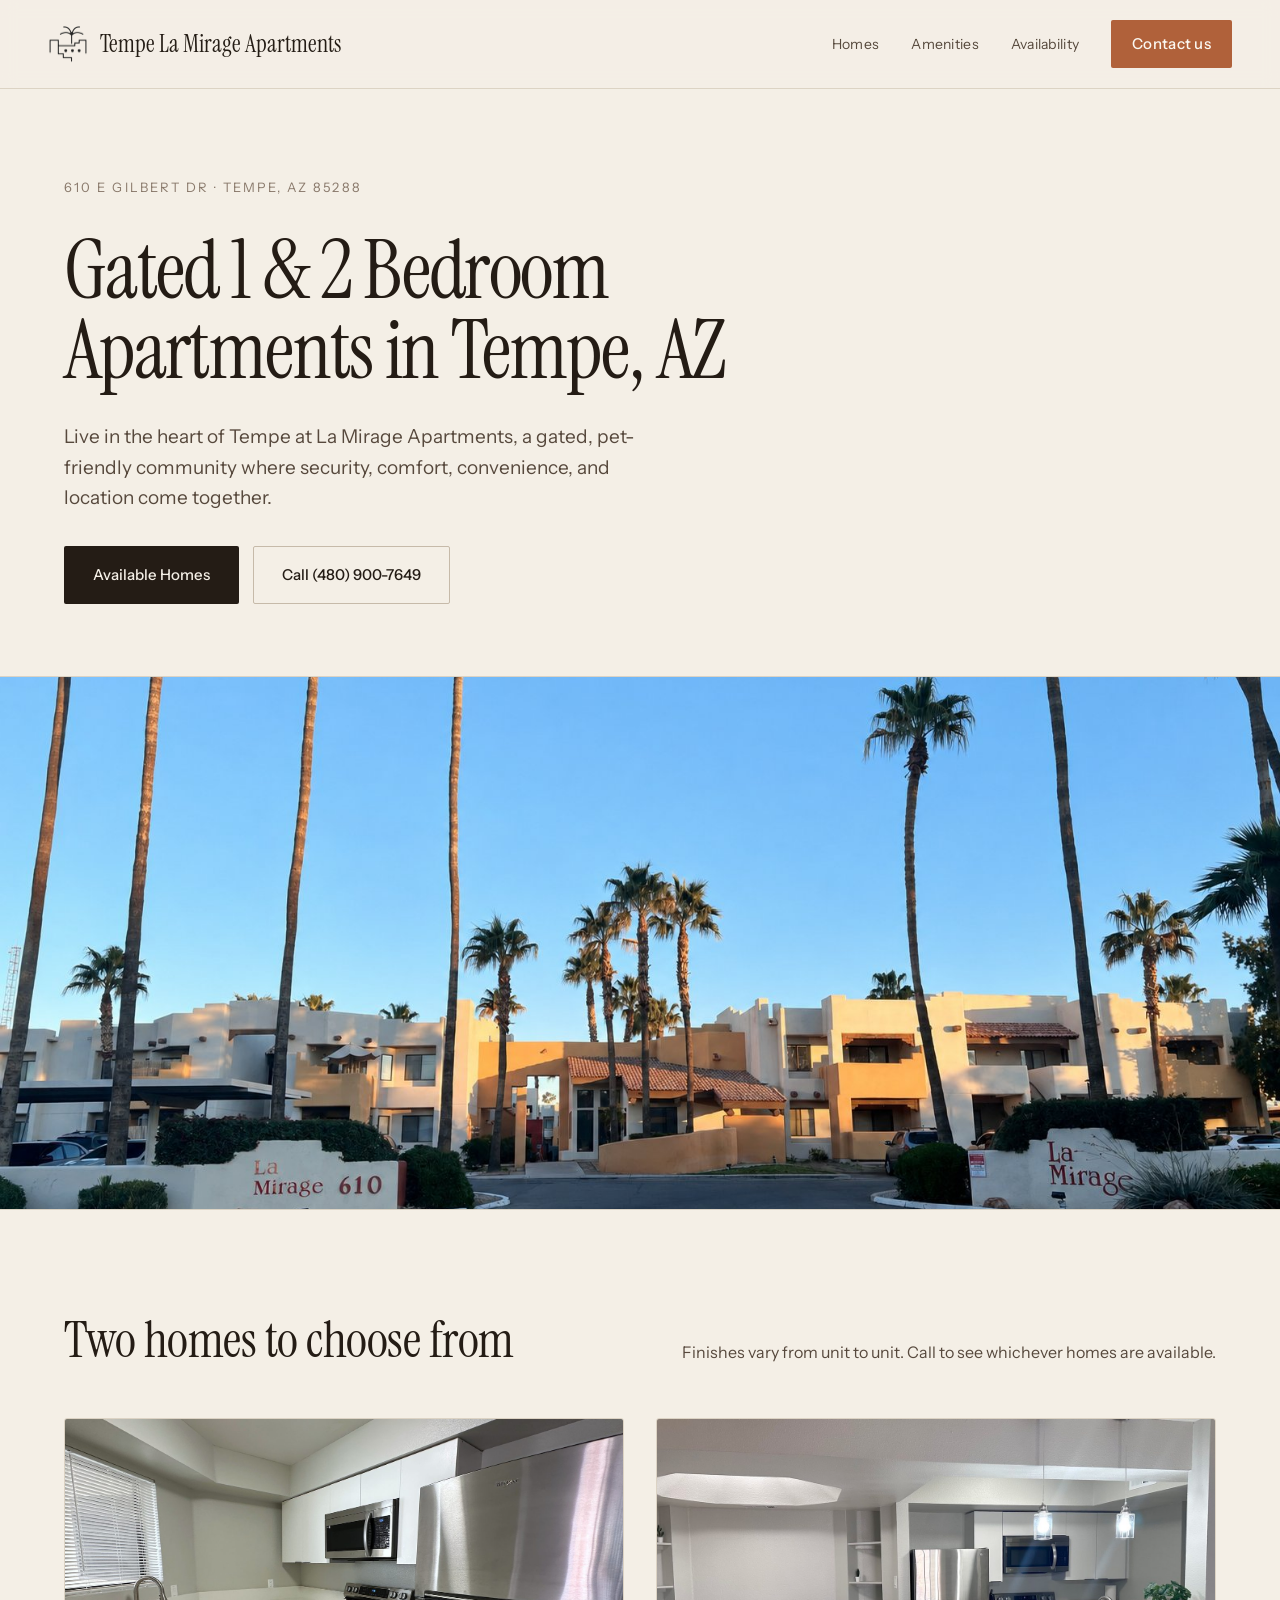
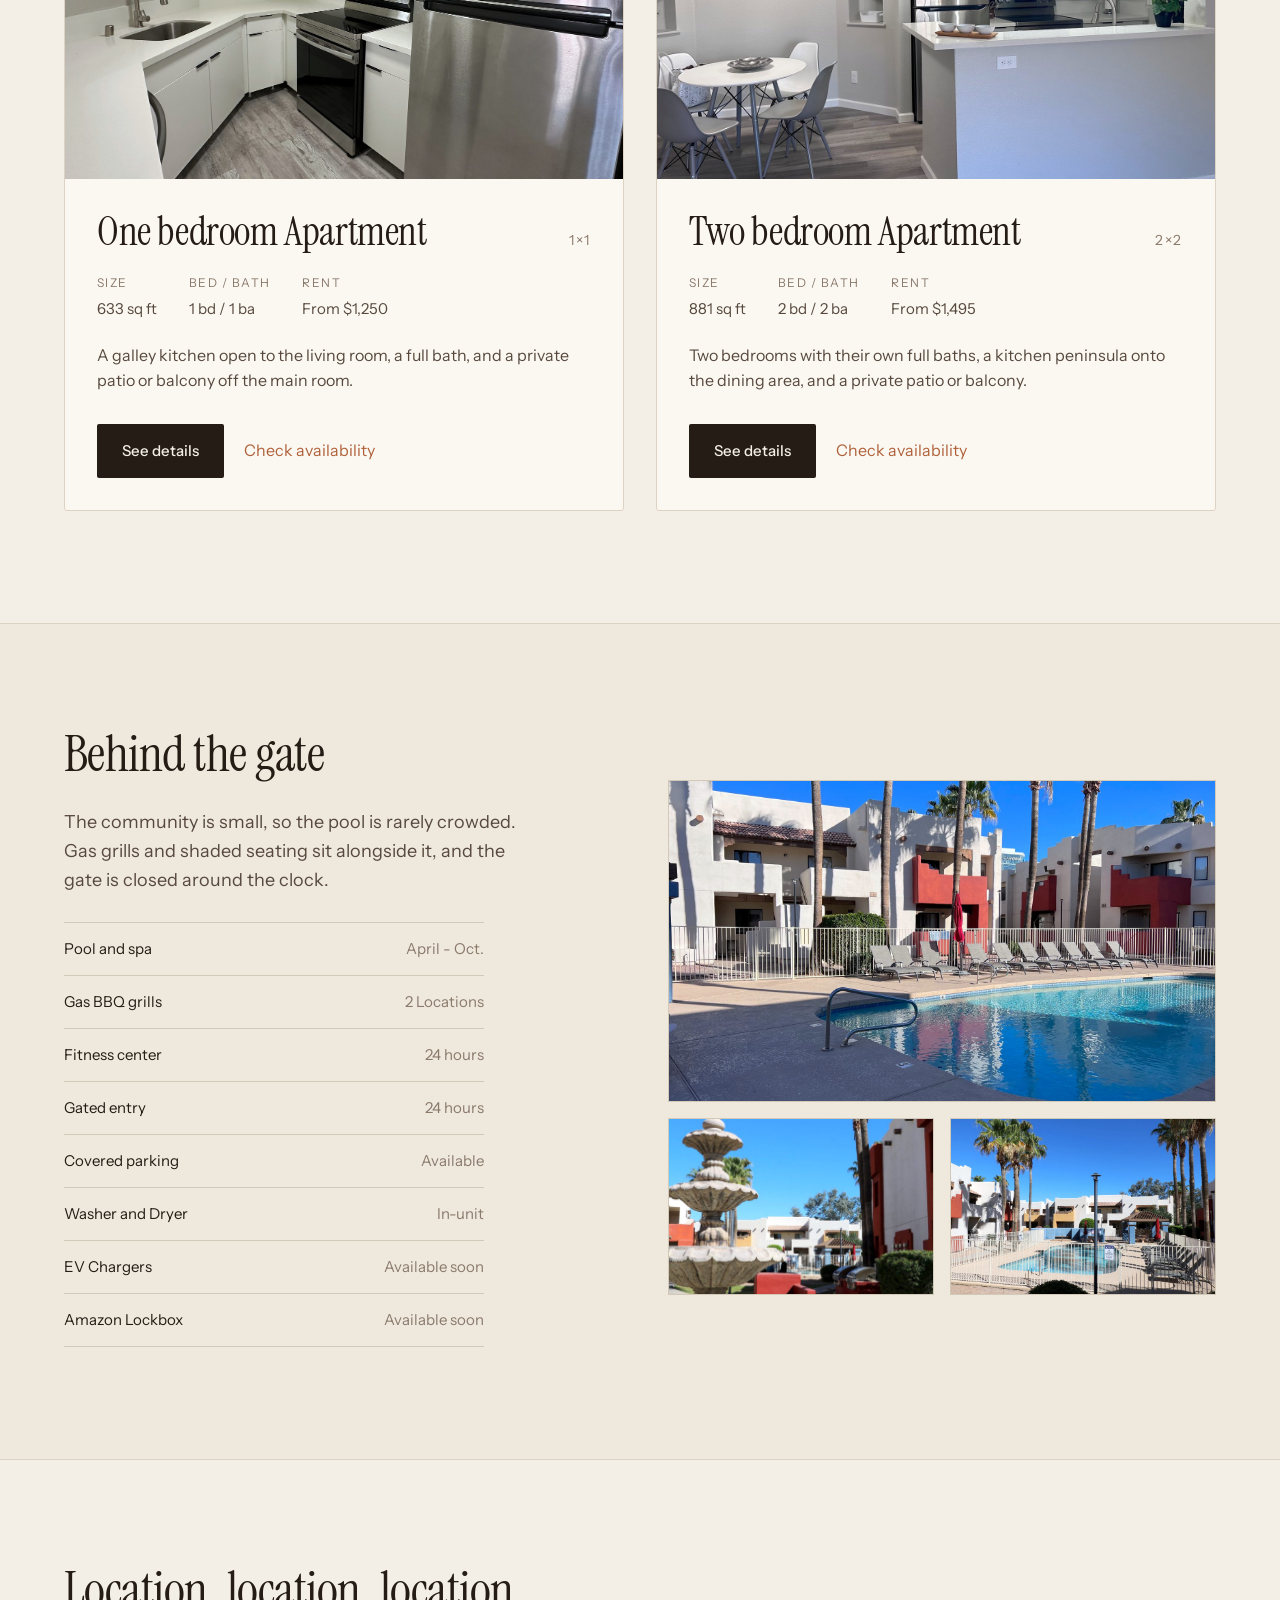
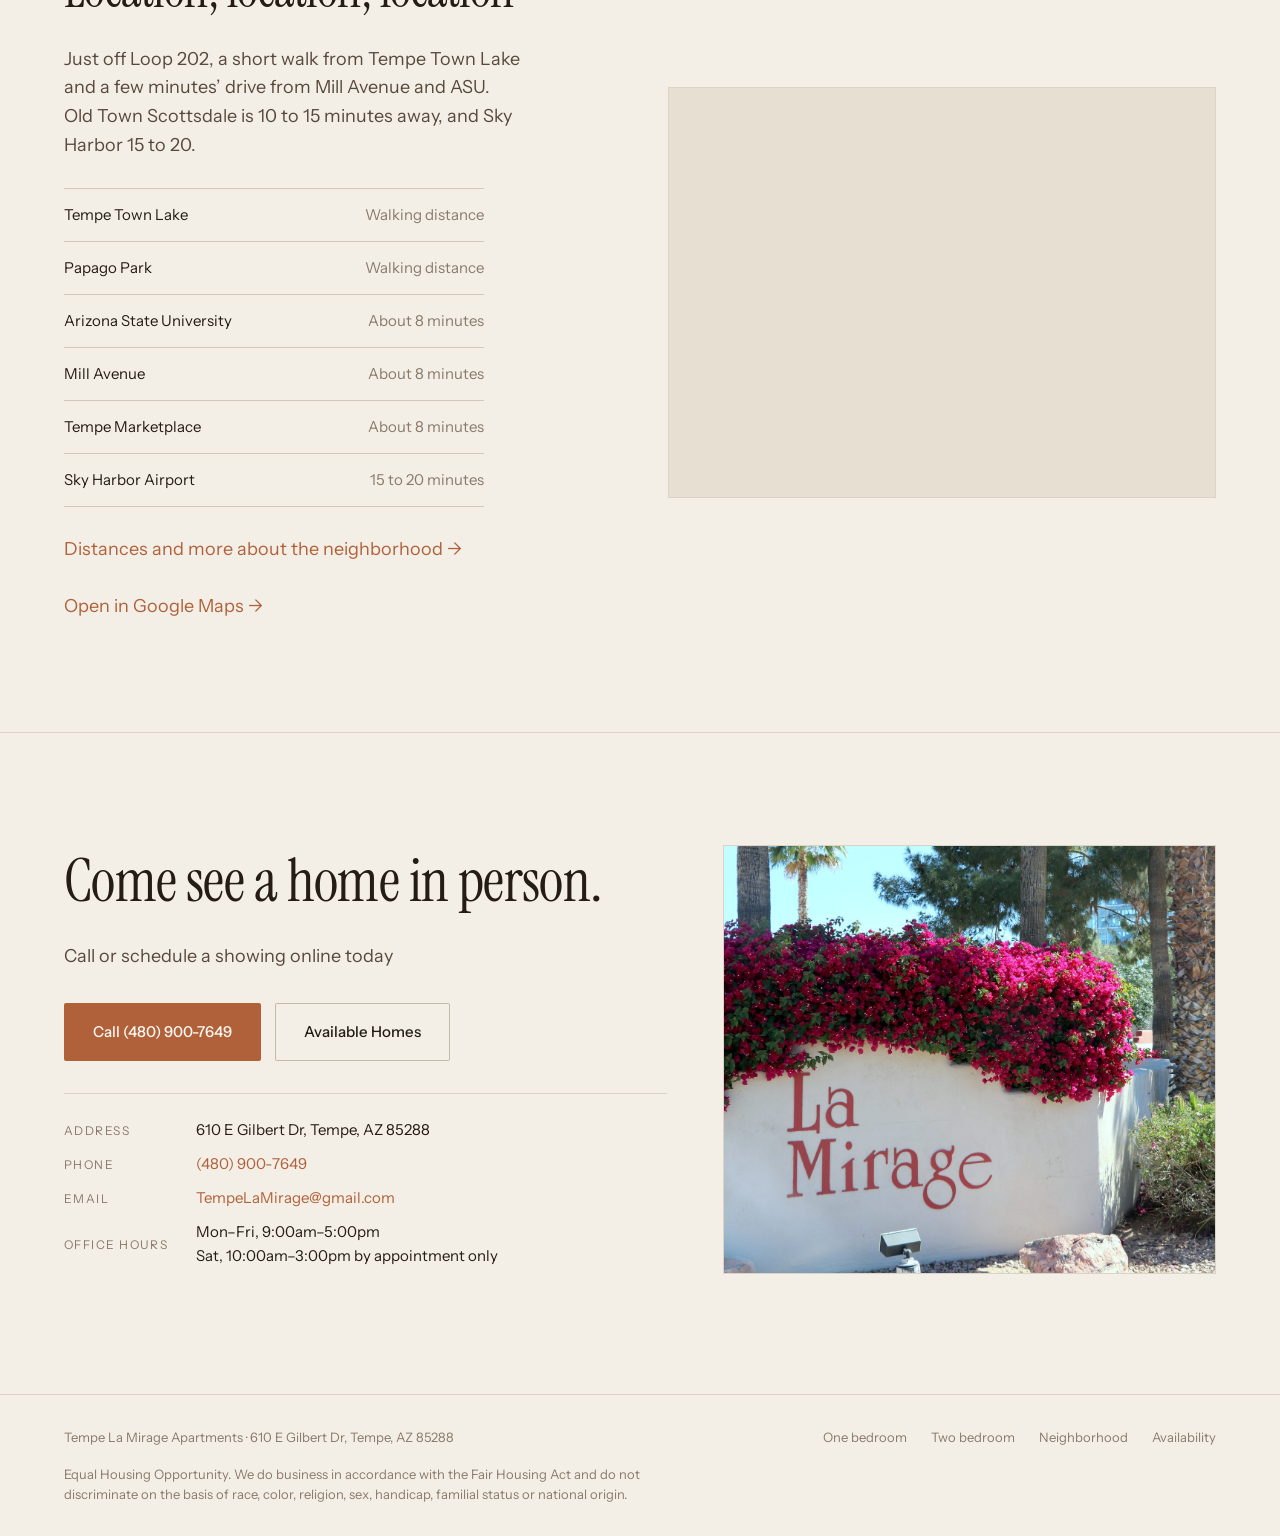
==== commit 6bfaea9a: "Neighborhood page with measured distances and map; fix typos and owner notes on the other pages" ====
--- a/index.html
+++ b/index.html
@@ -8,7 +8,7 @@
 
 <!-- EDIT: the picture and text shown when the link is shared by text or on social media. -->
 <meta property="og:title" content="Tempe La Mirage Apartments — Tempe, AZ">
-<meta property="og:description" content="A gated apartment community in Tempe, AZ. Next to ASU with One-bedroom and two-bedroom homes with a pool, spa and fitness center.">
+<meta property="og:description" content="A gated apartment community in Tempe, AZ, near ASU, with one- and two-bedroom homes, a pool, spa and fitness center.">
 <meta property="og:image" content="https://www.lamirageapartments.com/photos/social-preview.jpg">
 <meta property="og:url" content="https://www.lamirageapartments.com/">
 <meta property="og:type" content="website">
@@ -56,14 +56,16 @@
 <body>
 
 <!-- ═══════════════════════════════════════════════════════════════════════
-     WHERE TO CHANGE THINGS  (search for "EDIT:" — in this file and the other three pages)
-
-       Phone number ....... appears on every page. On this page: header button, hero button,
-                            Contact section (button + the PHONE line). Change the tel: link AND the visible text.
+     WHERE TO CHANGE THINGS  (search for "EDIT:" — in this file and the other pages)
+
+       Phone number ....... appears on every page except availability.html. On this page: hero button,
+                            Contact section (button + the PHONE line), and the "telephone" line in the
+                            Google facts block at the top. Change the tel: link AND the visible text.
        Email, office hours  Contact section, near the bottom of this page (nowhere else)
        Rent ("From $…") ... the two floor-plan cards here, and once more on one-bedroom.html / two-bedroom.html
        Address ............ hero, Contact section, footer of every page
        Photos ............. the photos/ folder; each <img> points at one file
+       Distances .......... the Location section here, and neighborhood.html (its list and its text)
 
      Everything else is wording. Change the text between the tags; leave the tags alone.
      ═══════════════════════════════════════════════════════════════════════ -->
@@ -152,7 +154,7 @@
         <li><span>Covered parking</span><span>Available</span></li>
         <li><span>Washer and Dryer</span><span>In-unit</span></li>
         <li><span>EV Chargers</span><span>Available soon</span></li>
-        <li><span>Amazon Lockbox</span></span><span>Available soon</span></li>
+        <li><span>Amazon Lockbox</span><span>Available soon</span></li>
       </ul>
     </div>
     <div class="amen-photos">
@@ -166,16 +168,18 @@
 <section class="section location" id="location">
   <div class="amen">
     <div class="amen-text">
-      <h2>Location,location and location</h2>
-      <p>Just off Loop 202, a few minutes from Tempe Town Lake, Mill Avenue and ASU. Sky Harbor is about ten minutes away, and Old Town Scottsdale a little more.</p>
+      <h2>Location, location, location</h2>
+      <p>Just off Loop 202, a short walk from Tempe Town Lake and a few minutes&rsquo; drive from Mill Avenue and ASU. Old Town Scottsdale is 10 to 15 minutes away, and Sky Harbor 15 to 20.</p>
+      <!-- EDIT: distances (the same figures are on neighborhood.html, so change both) -->
       <ul class="amen-list">
         <li><span>Tempe Town Lake</span><span>Walking distance</span></li>
         <li><span>Papago Park</span><span>Walking distance</span></li>
         <li><span>Arizona State University</span><span>About 8 minutes</span></li>
         <li><span>Mill Avenue</span><span>About 8 minutes</span></li>
         <li><span>Tempe Marketplace</span><span>About 8 minutes</span></li>
-        <li><span>Sky Harbor Airport</span><span>About 8 minutes</span></li>
+        <li><span>Sky Harbor Airport</span><span>15 to 20 minutes</span></li>
       </ul>
+      <p><a href="neighborhood.html">Distances and more about the neighborhood &rarr;</a></p>
       <p><a href="https://www.google.com/maps/search/?api=1&query=Tempe+La+Mirage+Apartments+610+E+Gilbert+Dr+Tempe+AZ+85288">Open in Google Maps &rarr;</a></p>
     </div>
     <!-- The map is Google's free embed. It only loads once someone scrolls down to it.
@@ -192,7 +196,7 @@
       <div class="btn-row">
         <!-- EDIT: phone (link and text) -->
         <a class="btn btn-clay" href="tel:+14809007649">Call (480) 900-7649</a>
-        <a class="btn btn-outline" href="availability.html">Availble Homes</a>
+        <a class="btn btn-outline" href="availability.html">Available Homes</a>
       </div>
       <dl class="details">
         <!-- EDIT: address -->
@@ -212,7 +216,7 @@
 <footer class="site-footer">
   <!-- EDIT: address -->
   <span>Tempe La Mirage Apartments &middot; 610 E Gilbert Dr, Tempe, AZ 85288</span>
-  <nav><a href="one-bedroom.html">One bedroom</a><a href="two-bedroom.html">Two bedroom</a><a href="availability.html">Availability</a></nav>
+  <nav><a href="one-bedroom.html">One bedroom</a><a href="two-bedroom.html">Two bedroom</a><a href="neighborhood.html">Neighborhood</a><a href="availability.html">Availability</a></nav>
   <p class="eho">Equal Housing Opportunity. We do business in accordance with the Fair Housing Act and do not discriminate on the basis of race, color, religion, sex, handicap, familial status or national origin.</p>
 </footer>
 
--- a/style.css
+++ b/style.css
@@ -1,4 +1,4 @@
-/* La Mirage — the one stylesheet for all four pages.
+/* La Mirage — the one stylesheet for every page.
    Colours are named here at the top. Everything below is layout; you should rarely need to touch it. */
 
 :root {
@@ -109,7 +109,7 @@
 .amen-photos .ph { aspect-ratio: 1.5 / 1; }
 .amen-photos .wide { grid-column: span 2; aspect-ratio: 1.7 / 1; }
 
-/* Home: location (reuses the amenities two-column layout) */
+/* Home and neighborhood page: location (reuses the amenities two-column layout) */
 .location .map { aspect-ratio: 4 / 3; border: 1px solid var(--rule); background: var(--photo); }
 .location .map iframe { display: block; width: 100%; height: 100%; border: 0; }
 
@@ -132,7 +132,7 @@
 .site-footer nav { display: flex; flex-wrap: wrap; gap: 24px; }
 .eho { flex-basis: 100%; max-width: 70ch; line-height: 1.55; }
 
-/* Floor-plan pages */
+/* Floor-plan pages and the neighborhood page: page heading, photos, call-to-action */
 .page-head { padding: 56px var(--pad) 48px; border-bottom: 1px solid var(--rule); }
 .back { font-size: 13px; letter-spacing: 0.06em; color: var(--muted); }
 .page-head-grid { display: grid; grid-template-columns: 1fr auto; gap: 48px; align-items: end; margin-top: 28px; }
@@ -150,6 +150,14 @@
 .cta h2 { font-size: clamp(38px, 4.4vw, 60px); }
 .cta p { font-size: 18px; color: var(--ink-soft); text-wrap: pretty; }
 
+/* Neighborhood page: the short text sections and the note under the distances list */
+.prose { padding: 88px var(--pad) 8px; }
+.prose h2 { font-size: clamp(28px, 3vw, 38px); margin: 56px 0 16px; max-width: 680px; }
+.prose h2:first-child { margin-top: 0; }
+.prose p { font-size: 18px; color: var(--ink-soft); max-width: 680px; text-wrap: pretty; }
+.amen-text .list-note { font-size: 13px; color: var(--muted); margin-top: -12px; }
+#nearby .amen-list li span:last-child { white-space: nowrap; text-align: right; }   /* keep "2.2 mi · 8 min drive" on one line; the place name wraps instead */
+
 /* Availability page */
 .board-page { padding: 56px var(--pad) 96px; }
 .board-page h1 { margin-bottom: 20px; }
@@ -181,6 +189,7 @@
   .site-header nav { gap: 16px; }
   .brand { font-size: 20px; }
   .section, .contact, .cta { padding-top: 64px; padding-bottom: 72px; }
+  .prose { padding-top: 64px; }
   .hero-text { padding-top: 56px; padding-bottom: 48px; gap: 24px; }
   .plan-title h3 { font-size: 32px; }
   .photo-grid { grid-template-columns: repeat(2, 1fr); gap: 8px; padding-top: 24px; }
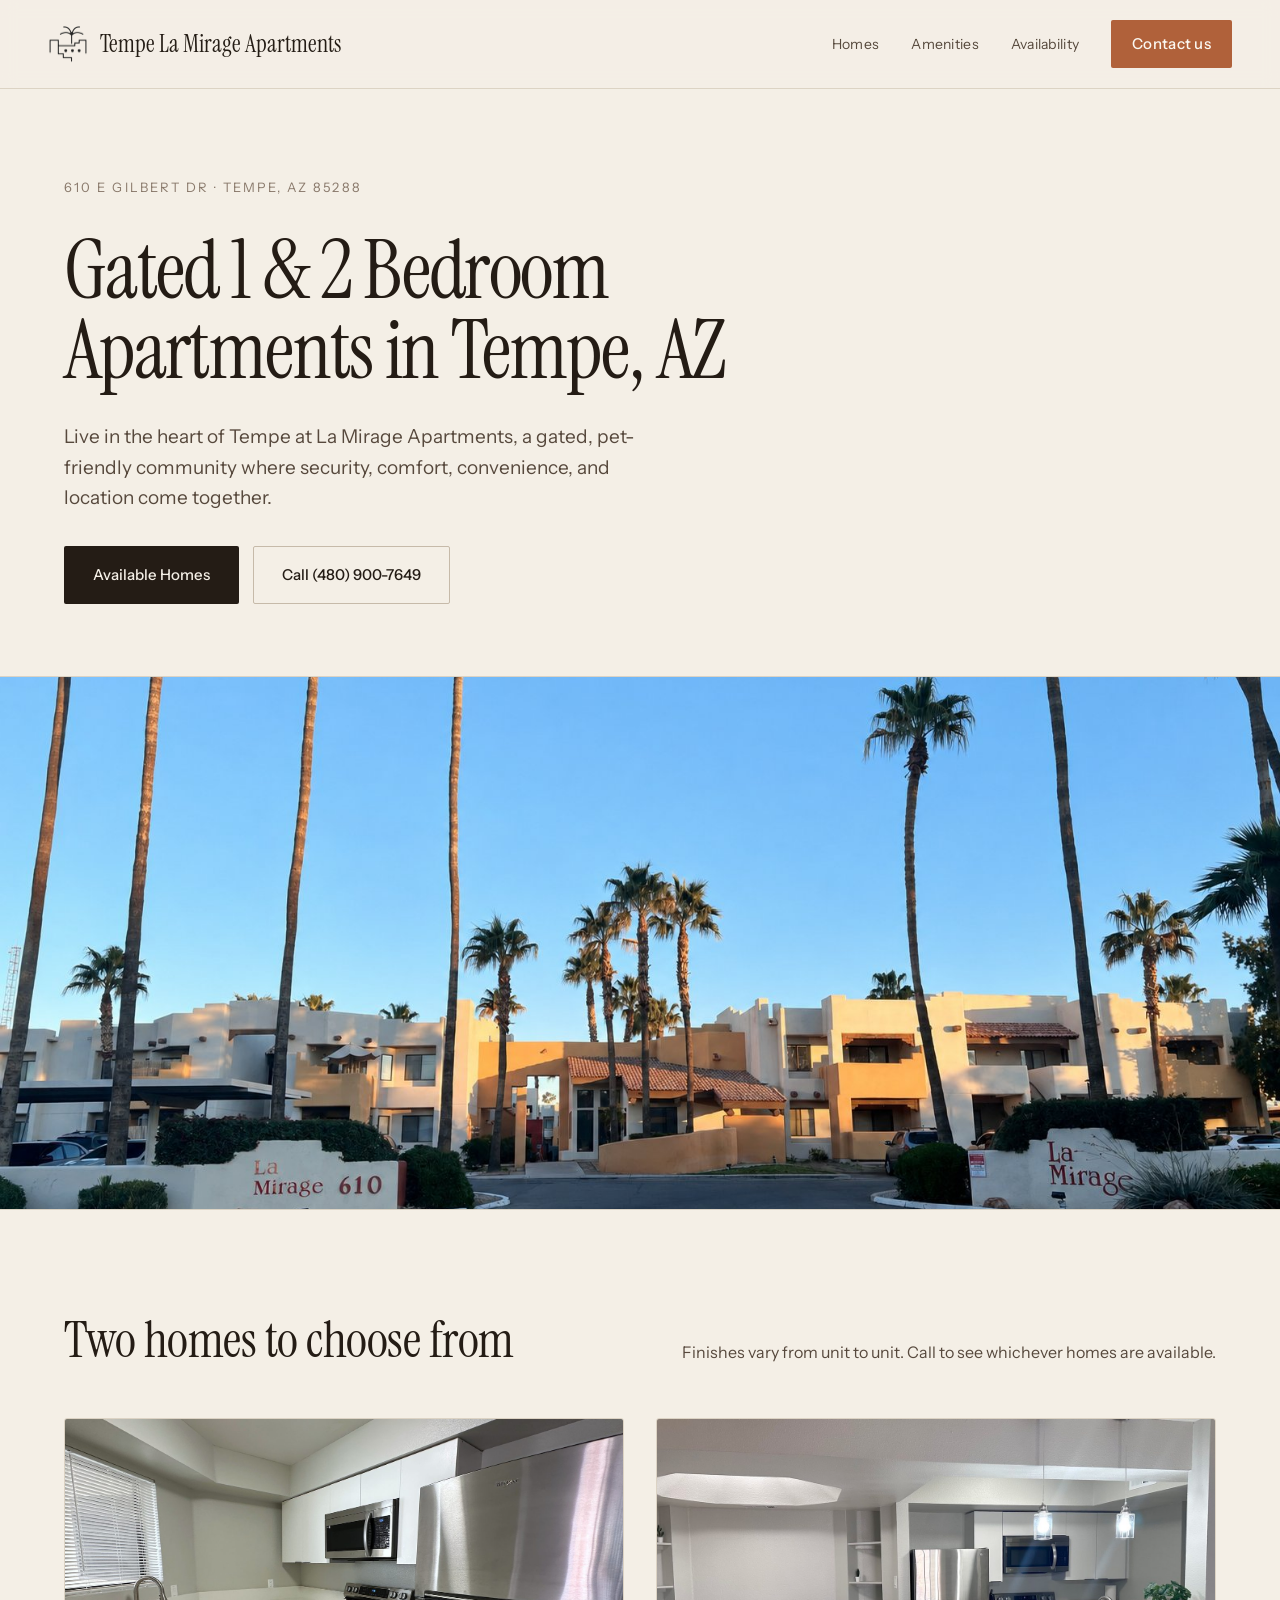
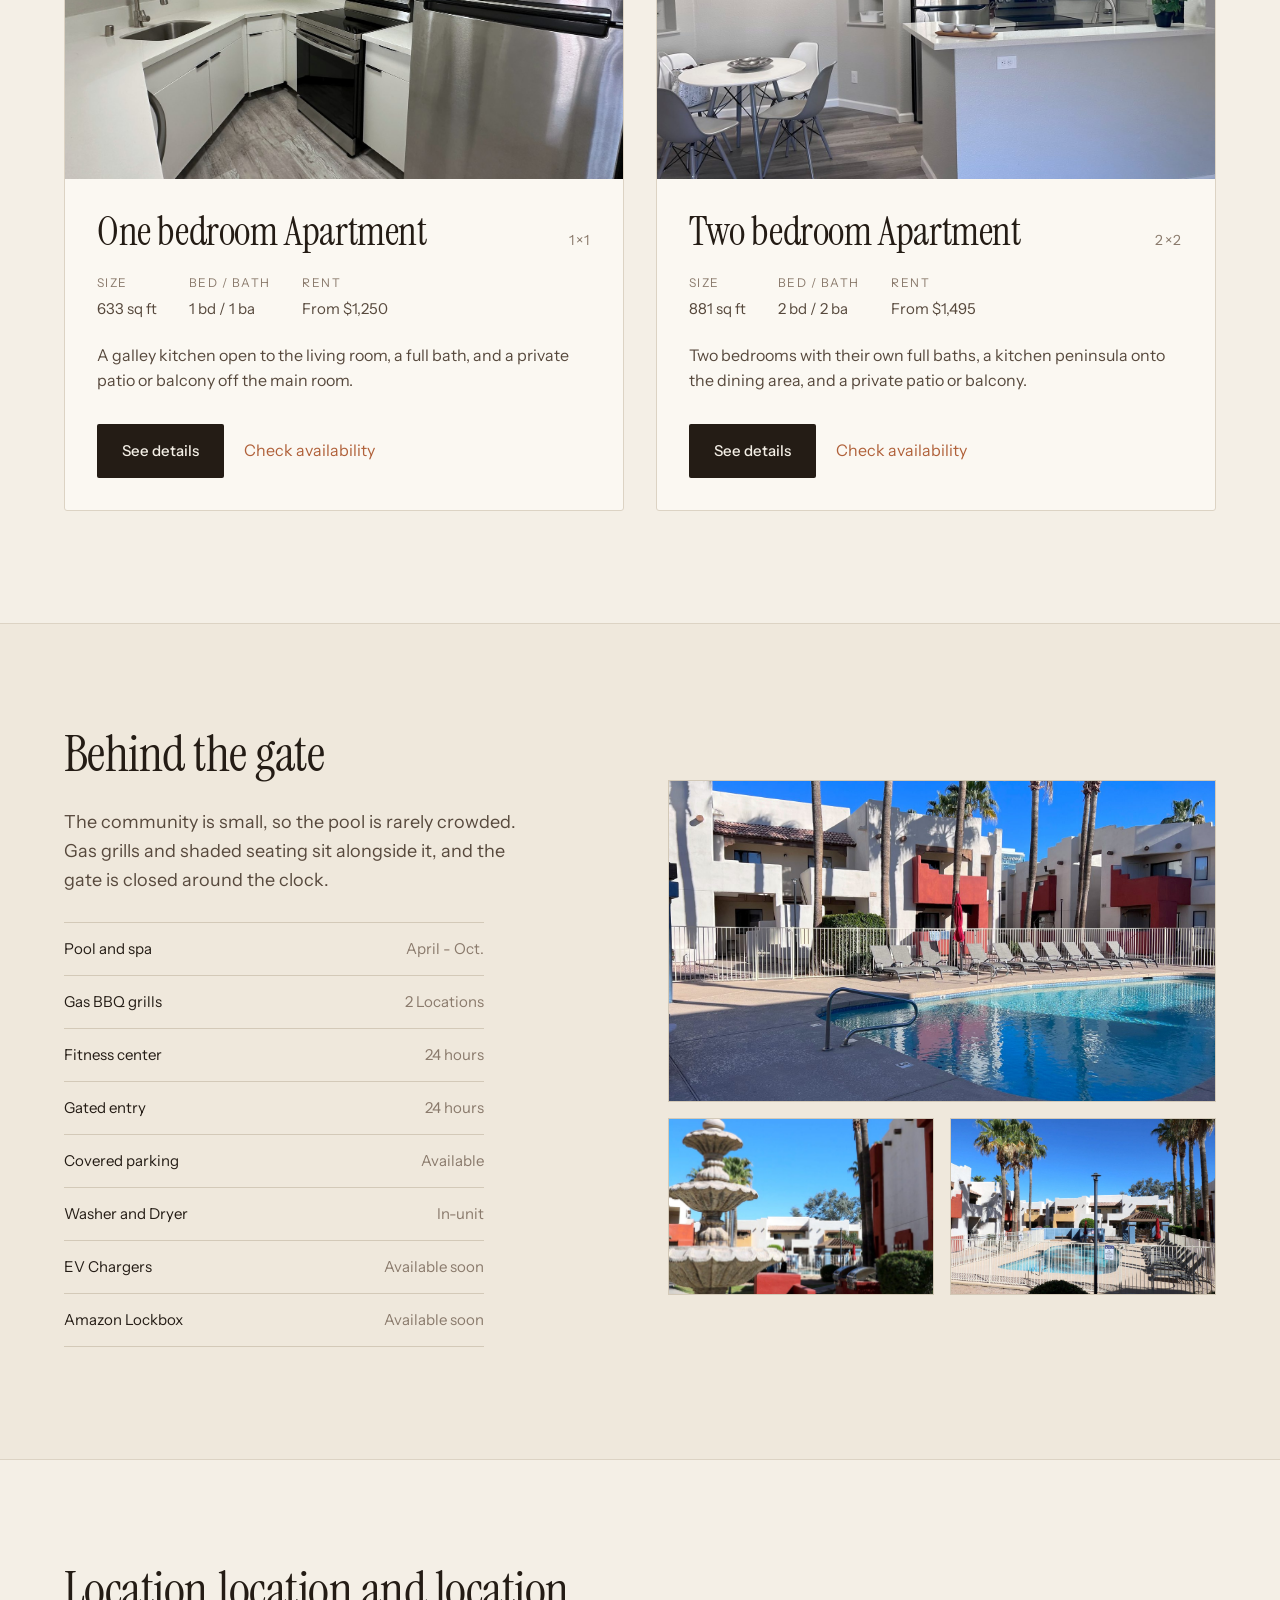
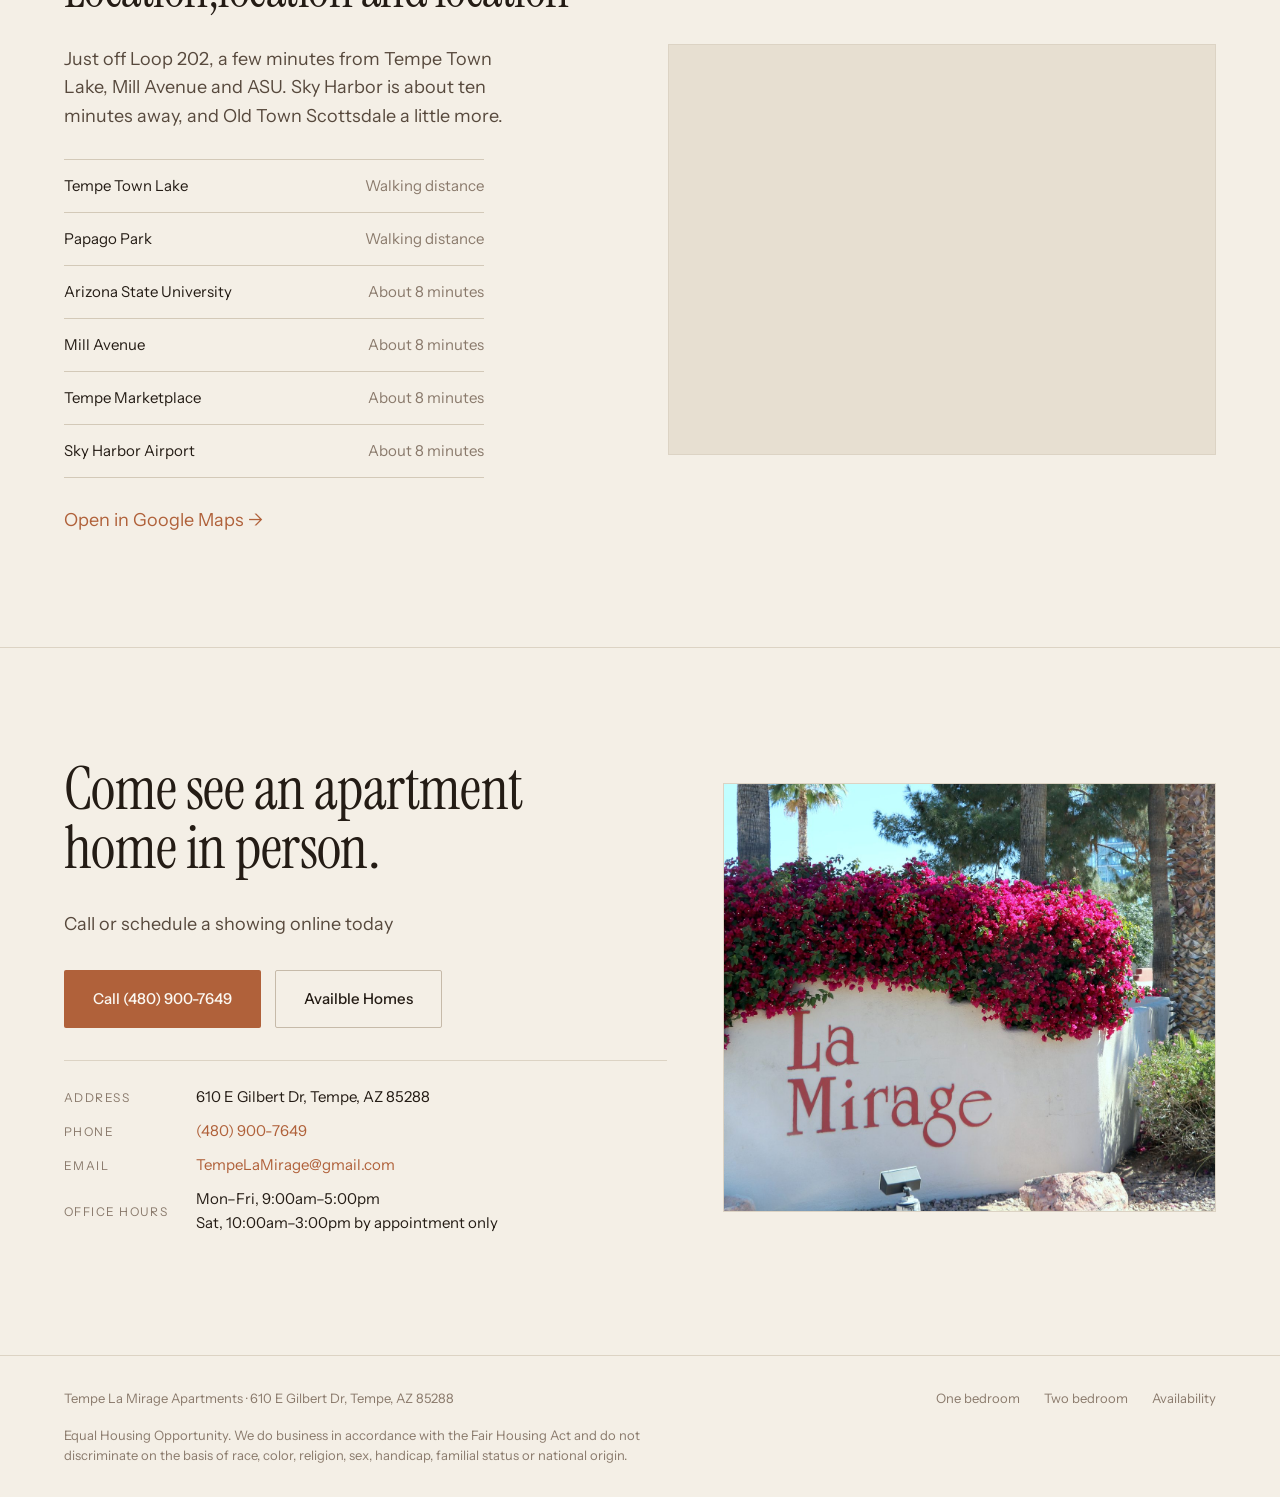
==== commit d91b6822: "Update index.html" ====
--- a/index.html
+++ b/index.html
@@ -4,11 +4,11 @@
 <meta charset="utf-8">
 <meta name="viewport" content="width=device-width, initial-scale=1">
 <title>La Mirage Apartments | 1 & 2 Bedroom Apartments in Tempe, AZ</title>
-<meta name="description" content="Tempe La Mirage Apartments is a gated apartment community at 610 E Gilbert Dr in Tempe, Arizona. One- and two-bedroom homes with a pool, spa and fitness center.">
+<meta name="description" content="Tempe La Mirage Apartments is a gated apartment community at 610 E Gilbert Dr in Tempe, Arizona. One- and two-bedroom apartment homes with a pool, spa and fitness center.">
 
 <!-- EDIT: the picture and text shown when the link is shared by text or on social media. -->
 <meta property="og:title" content="Tempe La Mirage Apartments — Tempe, AZ">
-<meta property="og:description" content="A gated apartment community in Tempe, AZ, near ASU, with one- and two-bedroom homes, a pool, spa and fitness center.">
+<meta property="og:description" content="A gated apartment community in Tempe, AZ. Next to ASU with One-bedroom and two-bedroom apartment homes with a pool, spa and fitness center.">
 <meta property="og:image" content="https://www.lamirageapartments.com/photos/social-preview.jpg">
 <meta property="og:url" content="https://www.lamirageapartments.com/">
 <meta property="og:type" content="website">
@@ -56,16 +56,14 @@
 <body>
 
 <!-- ═══════════════════════════════════════════════════════════════════════
-     WHERE TO CHANGE THINGS  (search for "EDIT:" — in this file and the other pages)
-
-       Phone number ....... appears on every page except availability.html. On this page: hero button,
-                            Contact section (button + the PHONE line), and the "telephone" line in the
-                            Google facts block at the top. Change the tel: link AND the visible text.
+     WHERE TO CHANGE THINGS  (search for "EDIT:" — in this file and the other three pages)
+
+       Phone number ....... appears on every page. On this page: header button, hero button,
+                            Contact section (button + the PHONE line). Change the tel: link AND the visible text.
        Email, office hours  Contact section, near the bottom of this page (nowhere else)
        Rent ("From $…") ... the two floor-plan cards here, and once more on one-bedroom.html / two-bedroom.html
        Address ............ hero, Contact section, footer of every page
        Photos ............. the photos/ folder; each <img> points at one file
-       Distances .......... the Location section here, and neighborhood.html (its list and its text)
 
      Everything else is wording. Change the text between the tags; leave the tags alone.
      ═══════════════════════════════════════════════════════════════════════ -->
@@ -154,7 +152,7 @@
         <li><span>Covered parking</span><span>Available</span></li>
         <li><span>Washer and Dryer</span><span>In-unit</span></li>
         <li><span>EV Chargers</span><span>Available soon</span></li>
-        <li><span>Amazon Lockbox</span><span>Available soon</span></li>
+        <li><span>Amazon Lockbox</span></span><span>Available soon</span></li>
       </ul>
     </div>
     <div class="amen-photos">
@@ -168,18 +166,16 @@
 <section class="section location" id="location">
   <div class="amen">
     <div class="amen-text">
-      <h2>Location, location, location</h2>
-      <p>Just off Loop 202, a short walk from Tempe Town Lake and a few minutes&rsquo; drive from Mill Avenue and ASU. Old Town Scottsdale is 10 to 15 minutes away, and Sky Harbor 15 to 20.</p>
-      <!-- EDIT: distances (the same figures are on neighborhood.html, so change both) -->
+      <h2>Location,location and location</h2>
+      <p>Just off Loop 202, a few minutes from Tempe Town Lake, Mill Avenue and ASU. Sky Harbor is about ten minutes away, and Old Town Scottsdale a little more.</p>
       <ul class="amen-list">
         <li><span>Tempe Town Lake</span><span>Walking distance</span></li>
         <li><span>Papago Park</span><span>Walking distance</span></li>
         <li><span>Arizona State University</span><span>About 8 minutes</span></li>
         <li><span>Mill Avenue</span><span>About 8 minutes</span></li>
         <li><span>Tempe Marketplace</span><span>About 8 minutes</span></li>
-        <li><span>Sky Harbor Airport</span><span>15 to 20 minutes</span></li>
+        <li><span>Sky Harbor Airport</span><span>About 8 minutes</span></li>
       </ul>
-      <p><a href="neighborhood.html">Distances and more about the neighborhood &rarr;</a></p>
       <p><a href="https://www.google.com/maps/search/?api=1&query=Tempe+La+Mirage+Apartments+610+E+Gilbert+Dr+Tempe+AZ+85288">Open in Google Maps &rarr;</a></p>
     </div>
     <!-- The map is Google's free embed. It only loads once someone scrolls down to it.
@@ -191,12 +187,12 @@
 <section class="contact" id="contact">
   <div class="contact-grid">
     <div class="contact-text">
-      <h2>Come see a home in person.</h2>
+      <h2>Come see an apartment home in person.</h2>
       <p class="lede">Call or schedule a showing online today</p>
       <div class="btn-row">
         <!-- EDIT: phone (link and text) -->
         <a class="btn btn-clay" href="tel:+14809007649">Call (480) 900-7649</a>
-        <a class="btn btn-outline" href="availability.html">Available Homes</a>
+        <a class="btn btn-outline" href="availability.html">Availble Homes</a>
       </div>
       <dl class="details">
         <!-- EDIT: address -->
@@ -216,7 +212,7 @@
 <footer class="site-footer">
   <!-- EDIT: address -->
   <span>Tempe La Mirage Apartments &middot; 610 E Gilbert Dr, Tempe, AZ 85288</span>
-  <nav><a href="one-bedroom.html">One bedroom</a><a href="two-bedroom.html">Two bedroom</a><a href="neighborhood.html">Neighborhood</a><a href="availability.html">Availability</a></nav>
+  <nav><a href="one-bedroom.html">One bedroom</a><a href="two-bedroom.html">Two bedroom</a><a href="availability.html">Availability</a></nav>
   <p class="eho">Equal Housing Opportunity. We do business in accordance with the Fair Housing Act and do not discriminate on the basis of race, color, religion, sex, handicap, familial status or national origin.</p>
 </footer>
 
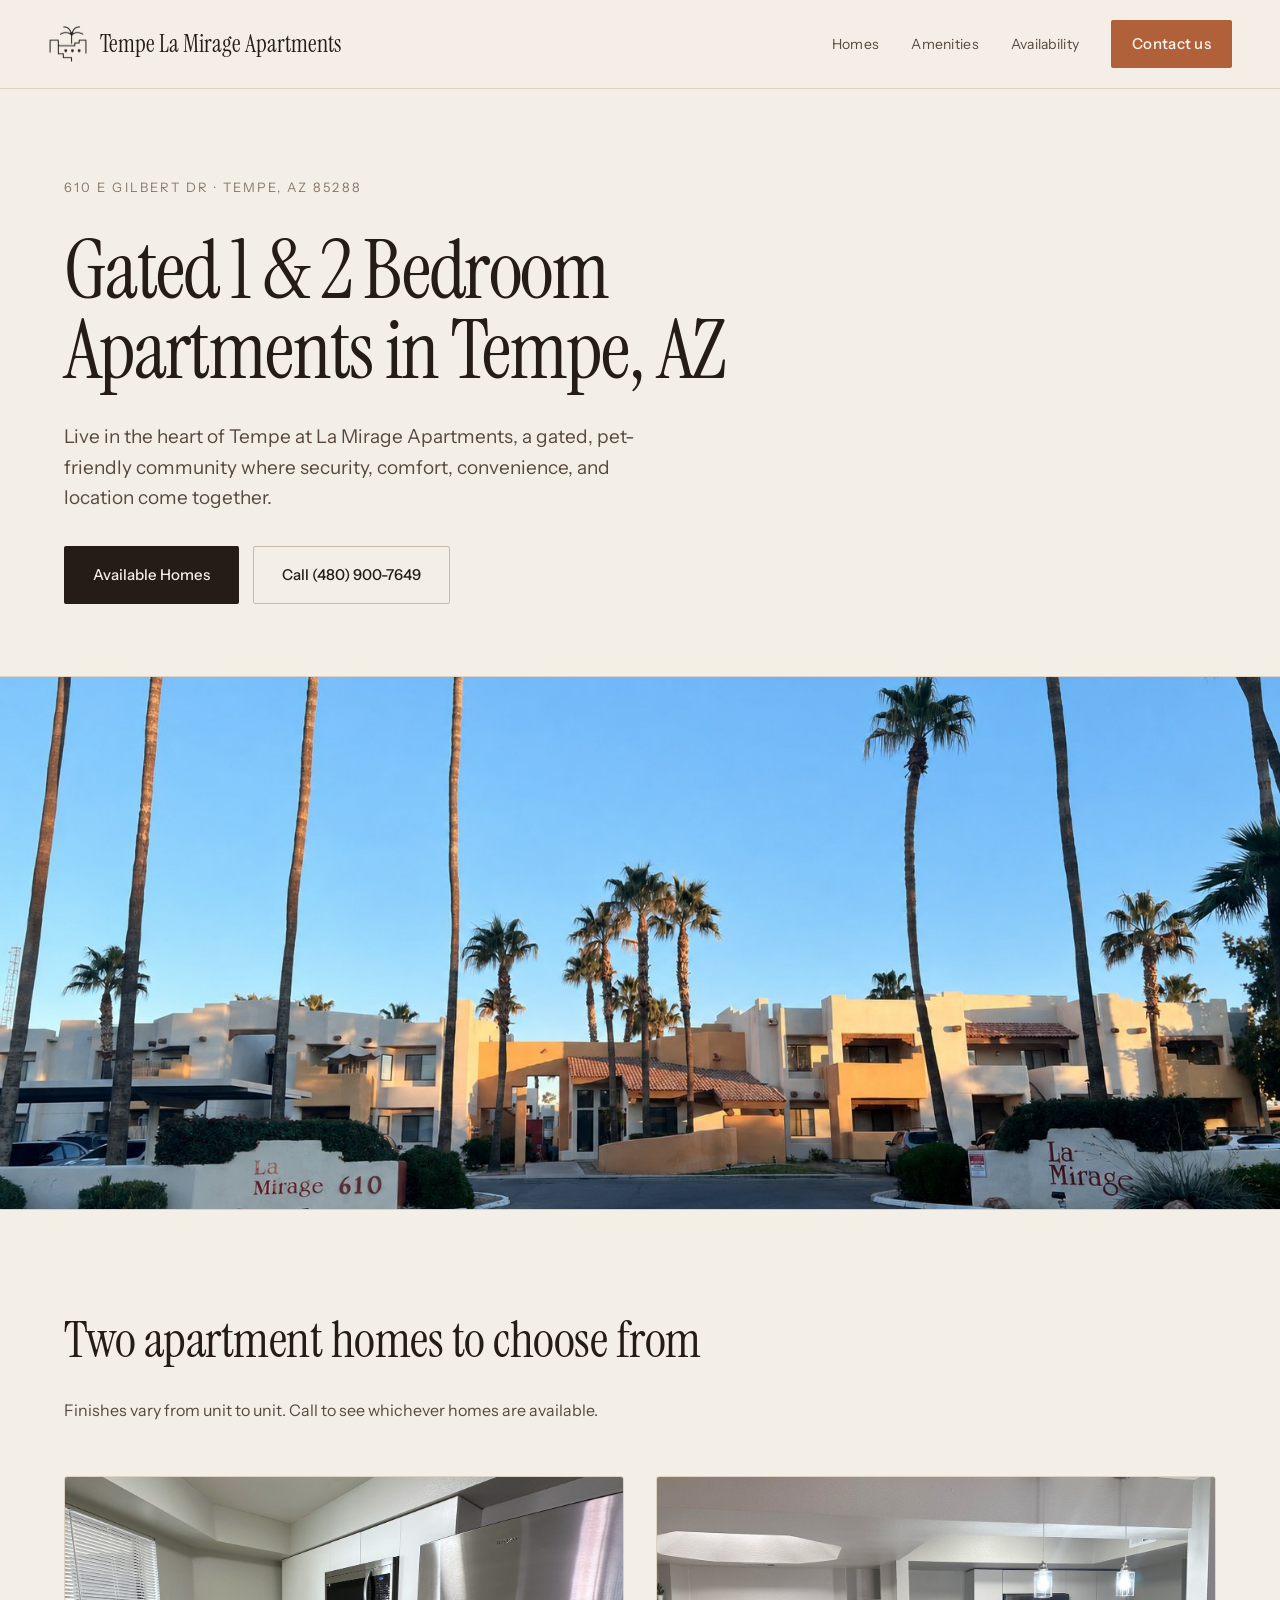
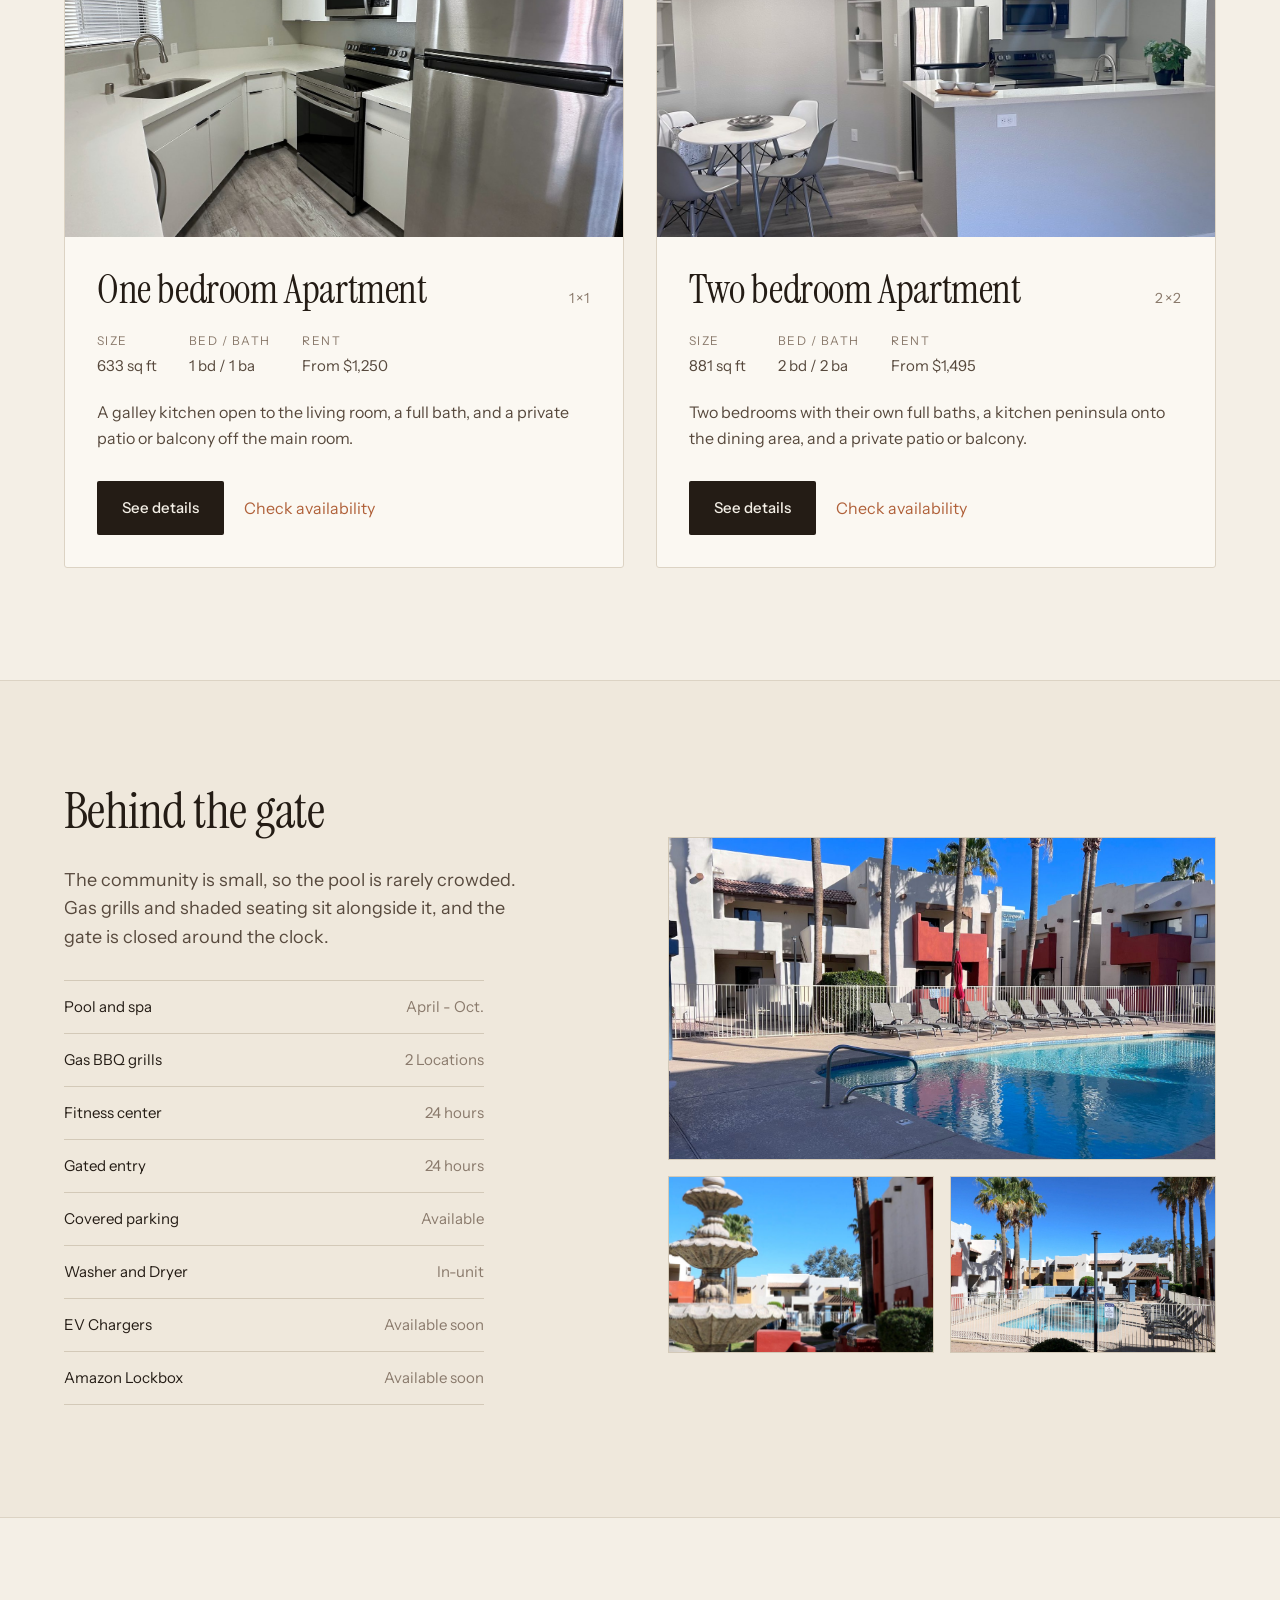
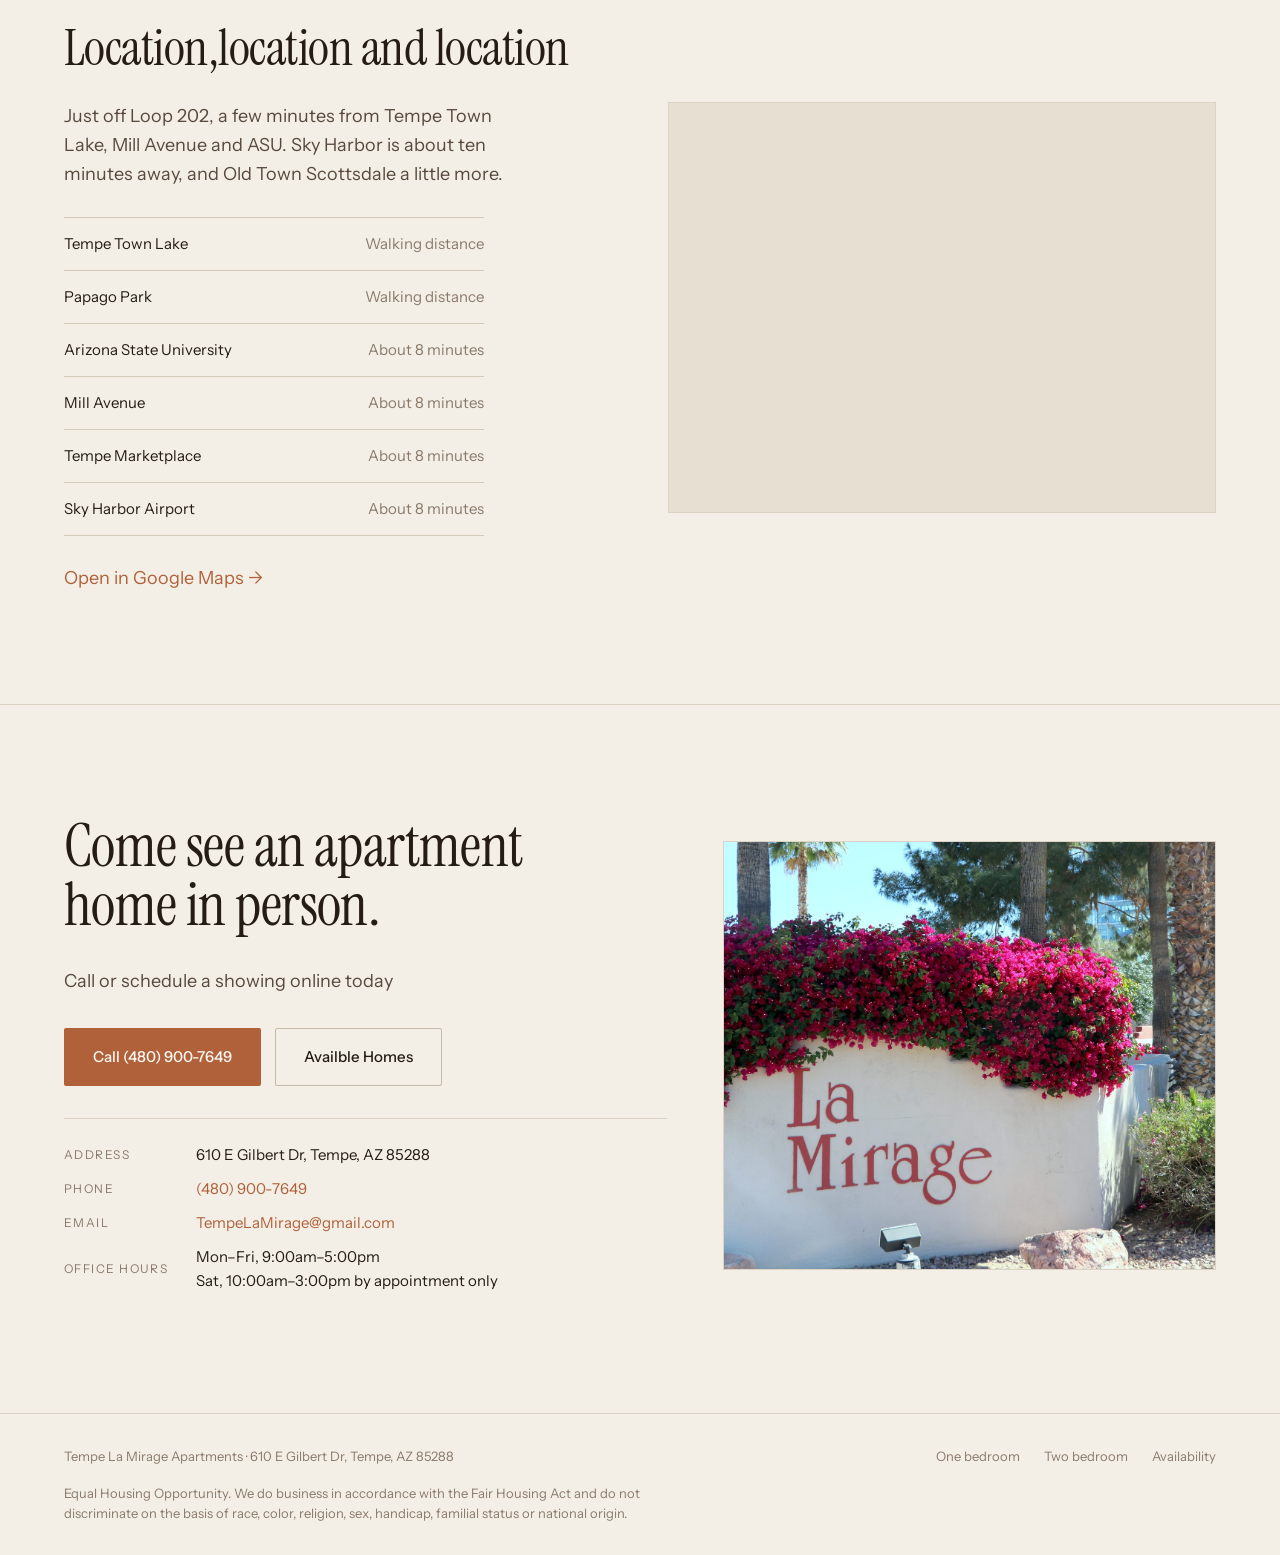
==== commit 6ca38ed5: "Update index.html" ====
--- a/index.html
+++ b/index.html
@@ -95,7 +95,7 @@
 
 <section class="section" id="homes">
   <div class="section-head">
-    <h2>Two homes to choose from</h2>
+    <h2>Two apartment homes to choose from</h2>
     <p>Finishes vary from unit to unit. Call to see whichever homes are available.</p>
   </div>
   <div class="plans">
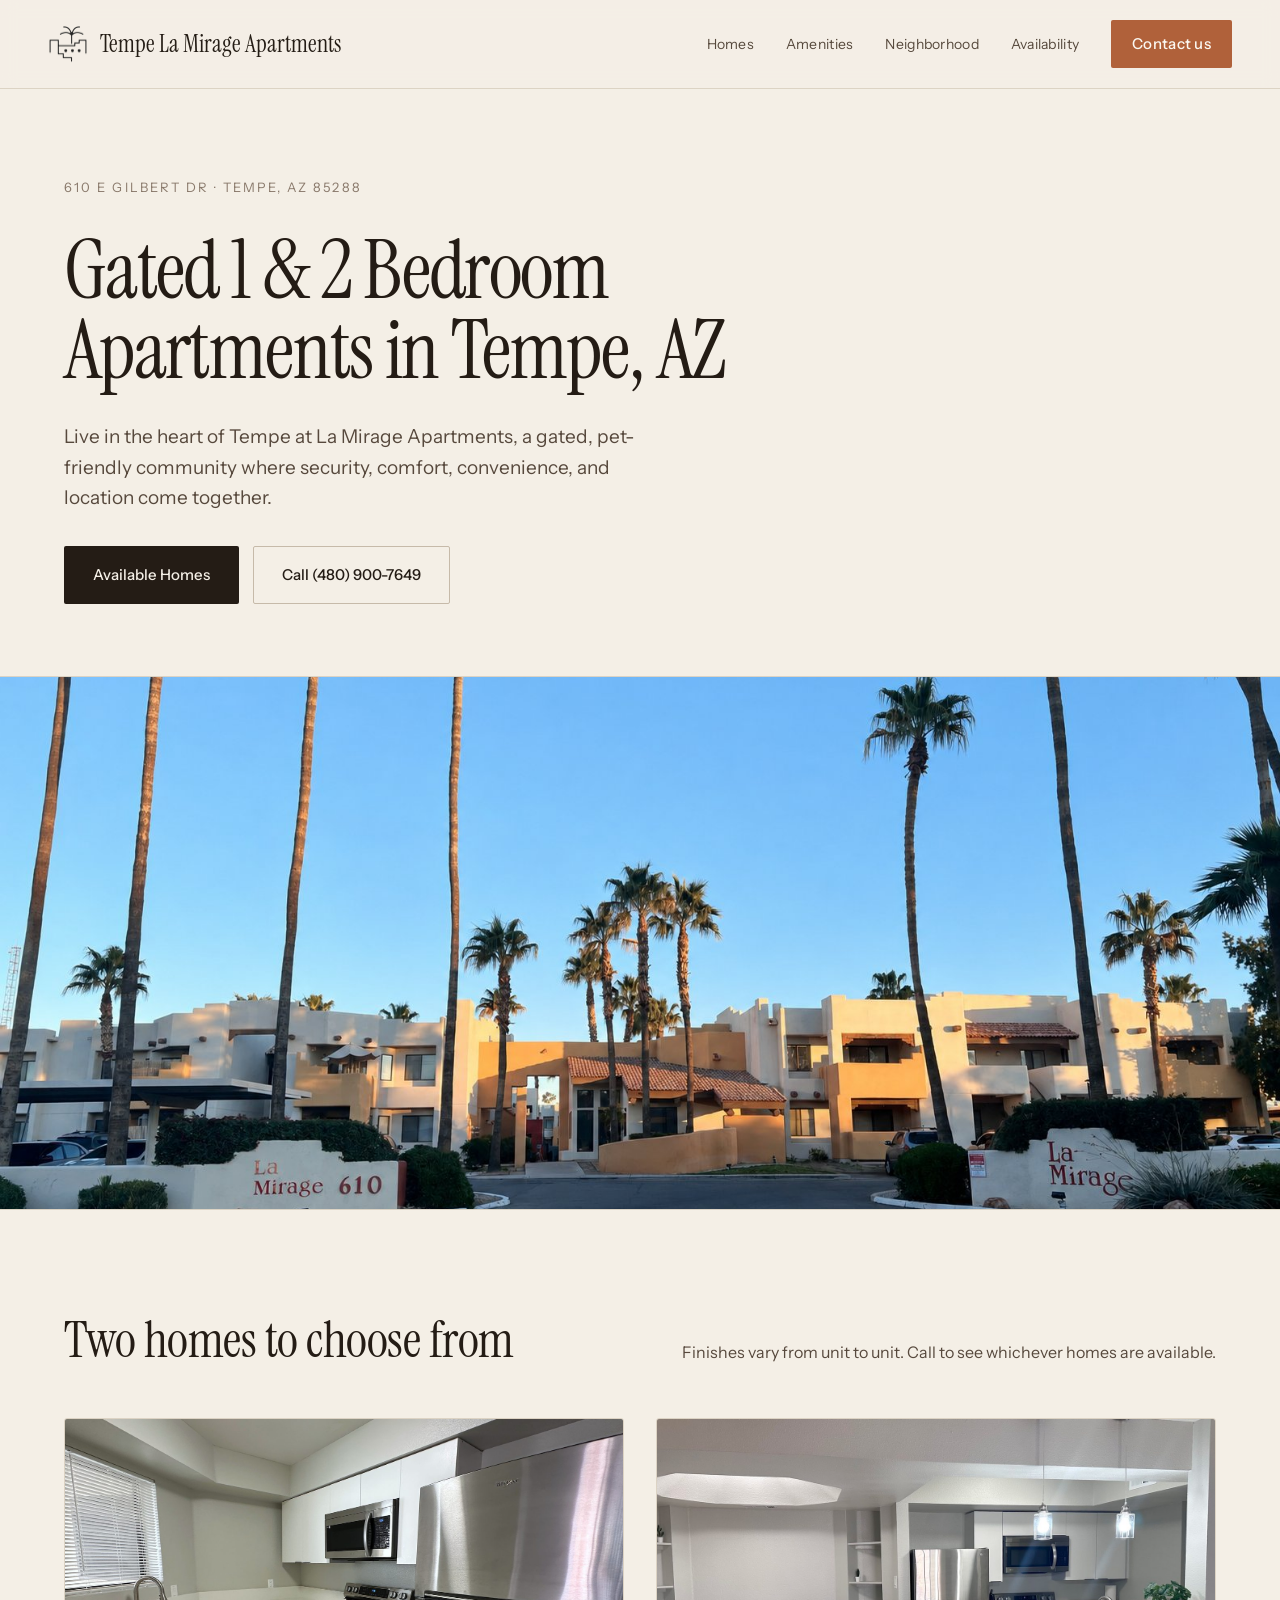
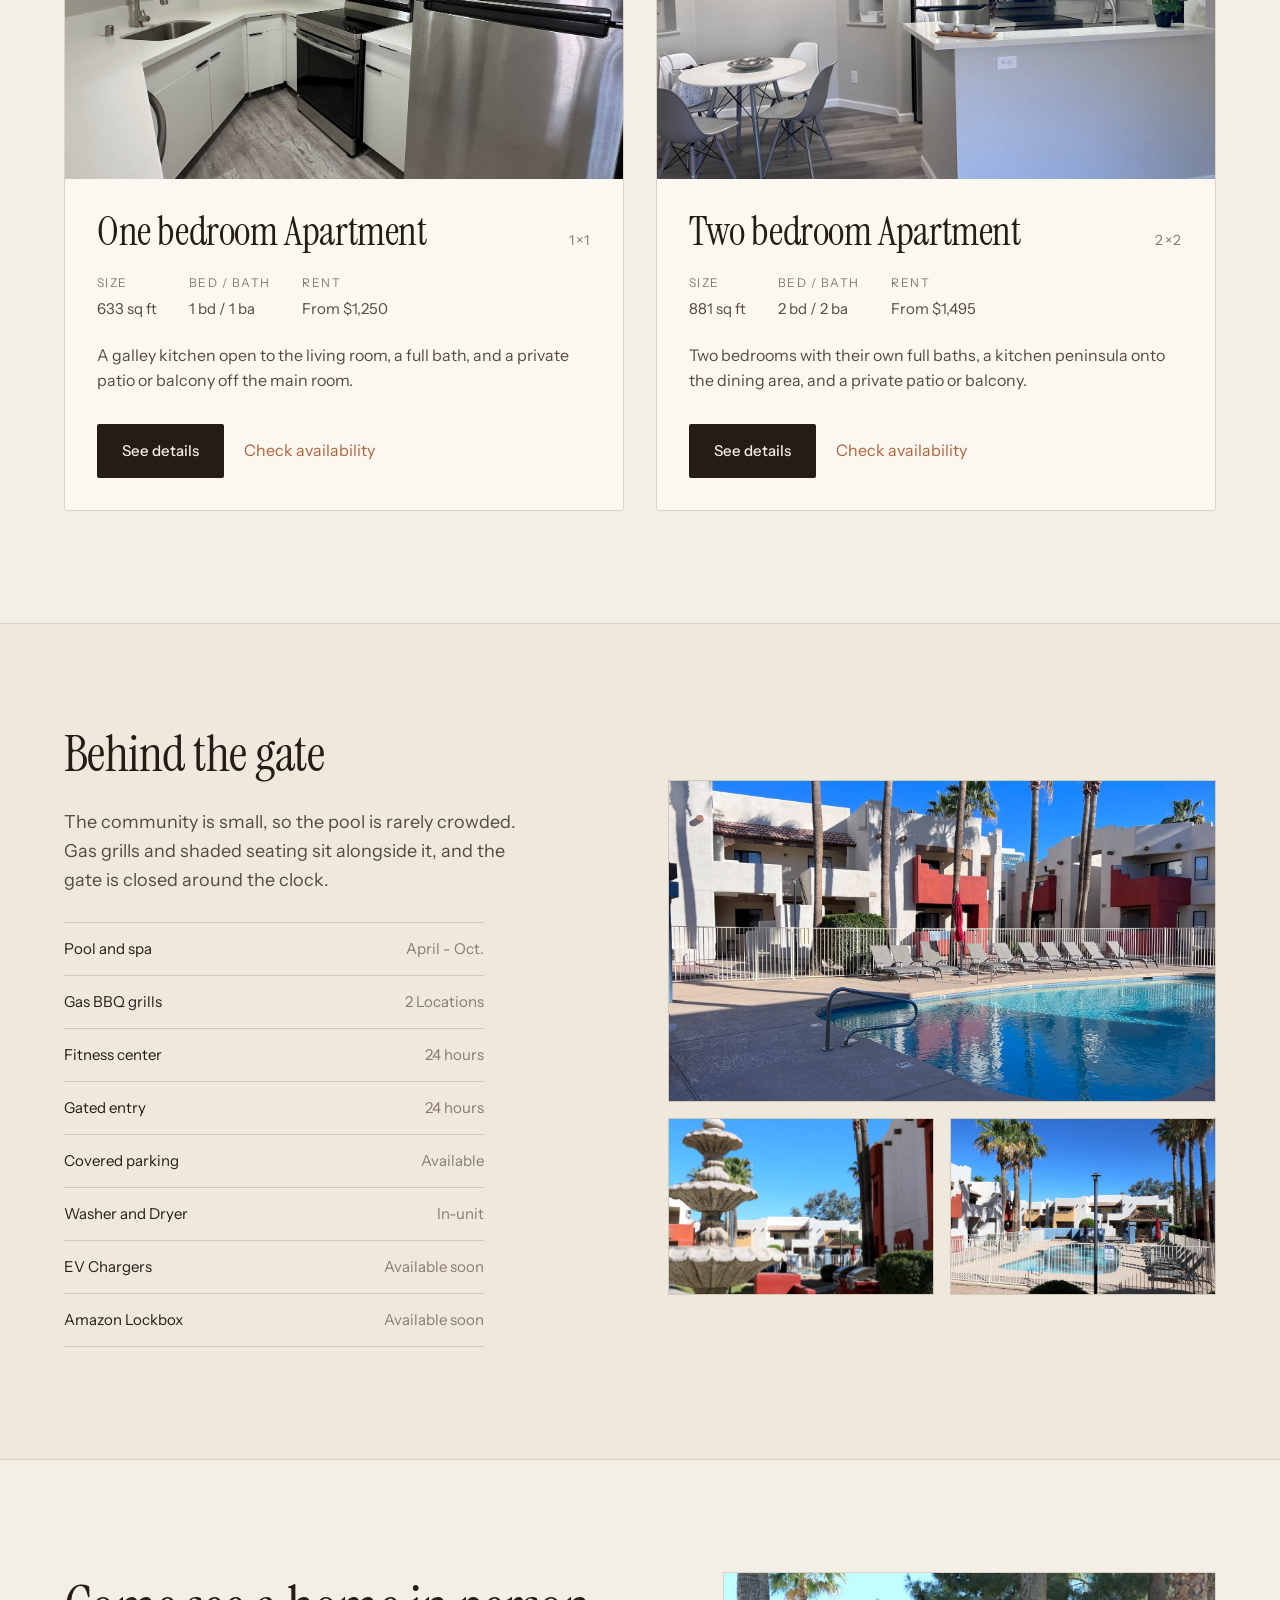
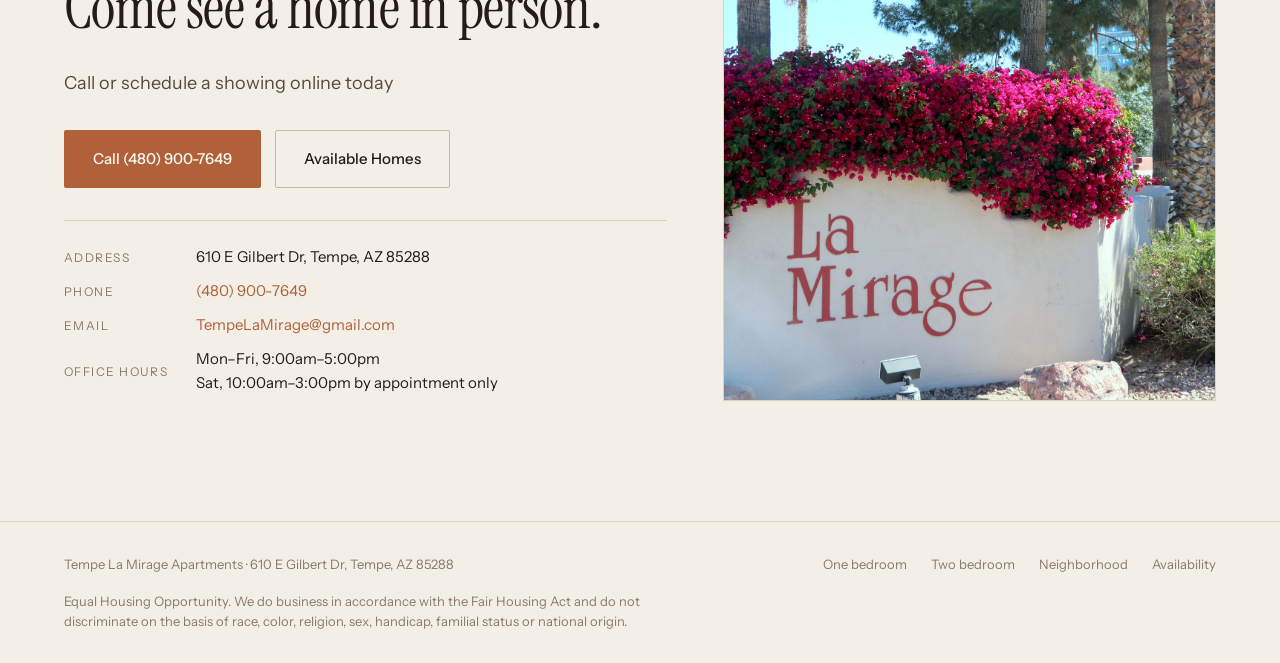
==== commit 50050fc2: "Neighborhood link in the header; remove the location section from the home page" ====
--- a/index.html
+++ b/index.html
@@ -4,11 +4,11 @@
 <meta charset="utf-8">
 <meta name="viewport" content="width=device-width, initial-scale=1">
 <title>La Mirage Apartments | 1 & 2 Bedroom Apartments in Tempe, AZ</title>
-<meta name="description" content="Tempe La Mirage Apartments is a gated apartment community at 610 E Gilbert Dr in Tempe, Arizona. One- and two-bedroom apartment homes with a pool, spa and fitness center.">
+<meta name="description" content="Tempe La Mirage Apartments is a gated apartment community at 610 E Gilbert Dr in Tempe, Arizona. One- and two-bedroom homes with a pool, spa and fitness center.">
 
 <!-- EDIT: the picture and text shown when the link is shared by text or on social media. -->
 <meta property="og:title" content="Tempe La Mirage Apartments — Tempe, AZ">
-<meta property="og:description" content="A gated apartment community in Tempe, AZ. Next to ASU with One-bedroom and two-bedroom apartment homes with a pool, spa and fitness center.">
+<meta property="og:description" content="A gated apartment community in Tempe, AZ, near ASU, with one- and two-bedroom homes, a pool, spa and fitness center.">
 <meta property="og:image" content="https://www.lamirageapartments.com/photos/social-preview.jpg">
 <meta property="og:url" content="https://www.lamirageapartments.com/">
 <meta property="og:type" content="website">
@@ -56,14 +56,16 @@
 <body>
 
 <!-- ═══════════════════════════════════════════════════════════════════════
-     WHERE TO CHANGE THINGS  (search for "EDIT:" — in this file and the other three pages)
-
-       Phone number ....... appears on every page. On this page: header button, hero button,
-                            Contact section (button + the PHONE line). Change the tel: link AND the visible text.
+     WHERE TO CHANGE THINGS  (search for "EDIT:" — in this file and the other pages)
+
+       Phone number ....... appears on every page except availability.html. On this page: hero button,
+                            Contact section (button + the PHONE line), and the "telephone" line in the
+                            Google facts block at the top. Change the tel: link AND the visible text.
        Email, office hours  Contact section, near the bottom of this page (nowhere else)
        Rent ("From $…") ... the two floor-plan cards here, and once more on one-bedroom.html / two-bedroom.html
        Address ............ hero, Contact section, footer of every page
        Photos ............. the photos/ folder; each <img> points at one file
+       Distances .......... neighborhood.html (its list and its text); nowhere on this page
 
      Everything else is wording. Change the text between the tags; leave the tags alone.
      ═══════════════════════════════════════════════════════════════════════ -->
@@ -73,6 +75,7 @@
   <nav>
     <a class="hide-sm" href="#homes">Homes</a>
     <a class="hide-sm" href="#amenities">Amenities</a>
+    <a class="hide-sm" href="neighborhood.html">Neighborhood</a>
     <a href="availability.html">Availability</a>
     <a class="btn btn-clay" href="#contact">Contact us</a>
   </nav>
@@ -95,7 +98,7 @@
 
 <section class="section" id="homes">
   <div class="section-head">
-    <h2>Two apartment homes to choose from</h2>
+    <h2>Two homes to choose from</h2>
     <p>Finishes vary from unit to unit. Call to see whichever homes are available.</p>
   </div>
   <div class="plans">
@@ -152,7 +155,7 @@
         <li><span>Covered parking</span><span>Available</span></li>
         <li><span>Washer and Dryer</span><span>In-unit</span></li>
         <li><span>EV Chargers</span><span>Available soon</span></li>
-        <li><span>Amazon Lockbox</span></span><span>Available soon</span></li>
+        <li><span>Amazon Lockbox</span><span>Available soon</span></li>
       </ul>
     </div>
     <div class="amen-photos">
@@ -163,36 +166,15 @@
   </div>
 </section>
 
-<section class="section location" id="location">
-  <div class="amen">
-    <div class="amen-text">
-      <h2>Location,location and location</h2>
-      <p>Just off Loop 202, a few minutes from Tempe Town Lake, Mill Avenue and ASU. Sky Harbor is about ten minutes away, and Old Town Scottsdale a little more.</p>
-      <ul class="amen-list">
-        <li><span>Tempe Town Lake</span><span>Walking distance</span></li>
-        <li><span>Papago Park</span><span>Walking distance</span></li>
-        <li><span>Arizona State University</span><span>About 8 minutes</span></li>
-        <li><span>Mill Avenue</span><span>About 8 minutes</span></li>
-        <li><span>Tempe Marketplace</span><span>About 8 minutes</span></li>
-        <li><span>Sky Harbor Airport</span><span>About 8 minutes</span></li>
-      </ul>
-      <p><a href="https://www.google.com/maps/search/?api=1&query=Tempe+La+Mirage+Apartments+610+E+Gilbert+Dr+Tempe+AZ+85288">Open in Google Maps &rarr;</a></p>
-    </div>
-    <!-- The map is Google's free embed. It only loads once someone scrolls down to it.
-         To change what it shows, edit the text after q= in the src (keep the + signs between words). -->
-    <div class="map"><iframe src="https://maps.google.com/maps?q=Tempe+La+Mirage+Apartments,+610+E+Gilbert+Dr,+Tempe,+AZ+85288&z=14&hl=en&output=embed" loading="lazy" referrerpolicy="no-referrer-when-downgrade" title="Map showing La Mirage Apartments in Tempe" allowfullscreen></iframe></div>
-  </div>
-</section>
-
 <section class="contact" id="contact">
   <div class="contact-grid">
     <div class="contact-text">
-      <h2>Come see an apartment home in person.</h2>
+      <h2>Come see a home in person.</h2>
       <p class="lede">Call or schedule a showing online today</p>
       <div class="btn-row">
         <!-- EDIT: phone (link and text) -->
         <a class="btn btn-clay" href="tel:+14809007649">Call (480) 900-7649</a>
-        <a class="btn btn-outline" href="availability.html">Availble Homes</a>
+        <a class="btn btn-outline" href="availability.html">Available Homes</a>
       </div>
       <dl class="details">
         <!-- EDIT: address -->
@@ -212,7 +194,7 @@
 <footer class="site-footer">
   <!-- EDIT: address -->
   <span>Tempe La Mirage Apartments &middot; 610 E Gilbert Dr, Tempe, AZ 85288</span>
-  <nav><a href="one-bedroom.html">One bedroom</a><a href="two-bedroom.html">Two bedroom</a><a href="availability.html">Availability</a></nav>
+  <nav><a href="one-bedroom.html">One bedroom</a><a href="two-bedroom.html">Two bedroom</a><a href="neighborhood.html">Neighborhood</a><a href="availability.html">Availability</a></nav>
   <p class="eho">Equal Housing Opportunity. We do business in accordance with the Fair Housing Act and do not discriminate on the basis of race, color, religion, sex, handicap, familial status or national origin.</p>
 </footer>
 
--- a/style.css
+++ b/style.css
@@ -109,7 +109,7 @@
 .amen-photos .ph { aspect-ratio: 1.5 / 1; }
 .amen-photos .wide { grid-column: span 2; aspect-ratio: 1.7 / 1; }
 
-/* Home and neighborhood page: location (reuses the amenities two-column layout) */
+/* Neighborhood page: distances list and map (reuses the amenities two-column layout) */
 .location .map { aspect-ratio: 4 / 3; border: 1px solid var(--rule); background: var(--photo); }
 .location .map iframe { display: block; width: 100%; height: 100%; border: 0; }
 
@@ -178,8 +178,10 @@
 .photo-grid .ph { cursor: zoom-in; }
 
 /* Tablets and phones */
+@media (max-width: 1000px) {
+  .site-header nav .hide-sm { display: none; }   /* Homes, Amenities and Neighborhood links; the name is long */
+}
 @media (max-width: 900px) {
-  .site-header nav .hide-sm { display: none; }   /* Homes and Amenities links; the name is long */
   .plans, .amen, .contact-grid, .page-head-grid { grid-template-columns: 1fr; }
   .hero .ph { aspect-ratio: 1.6 / 1; }
 }
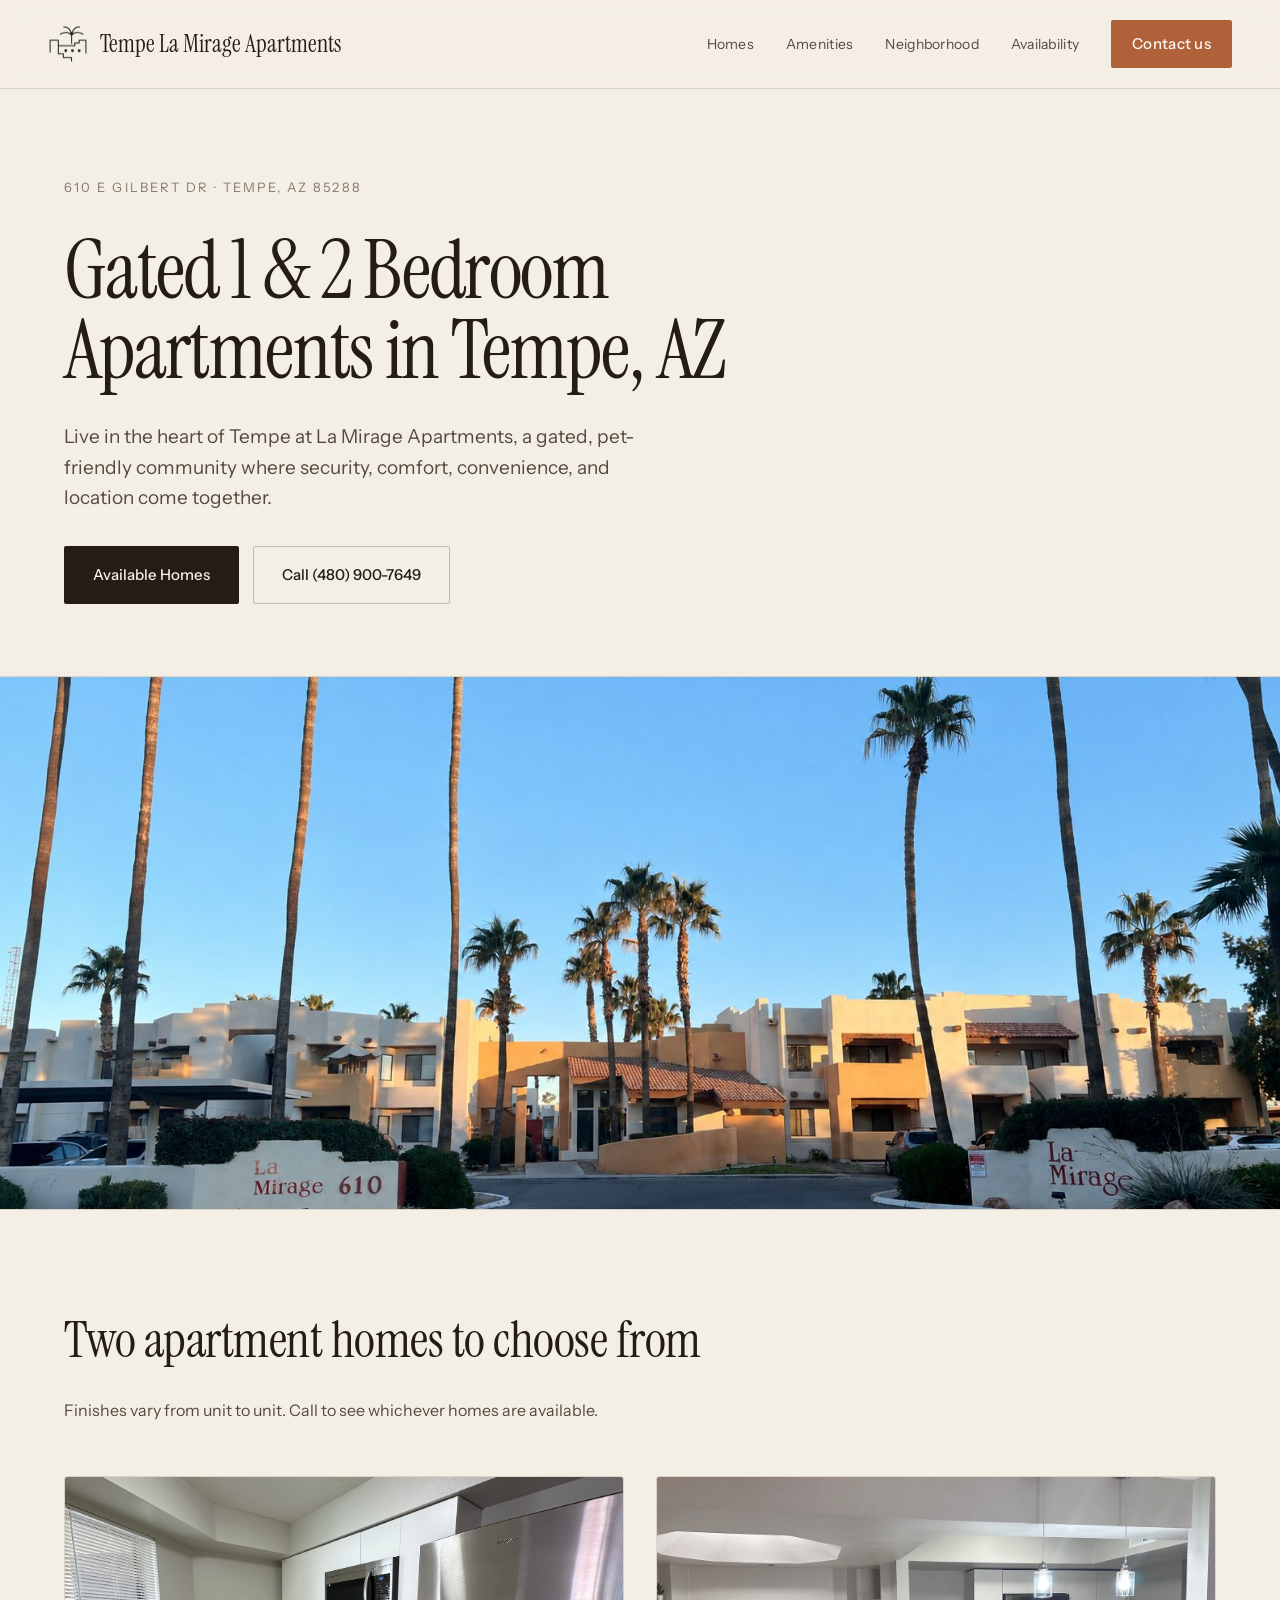
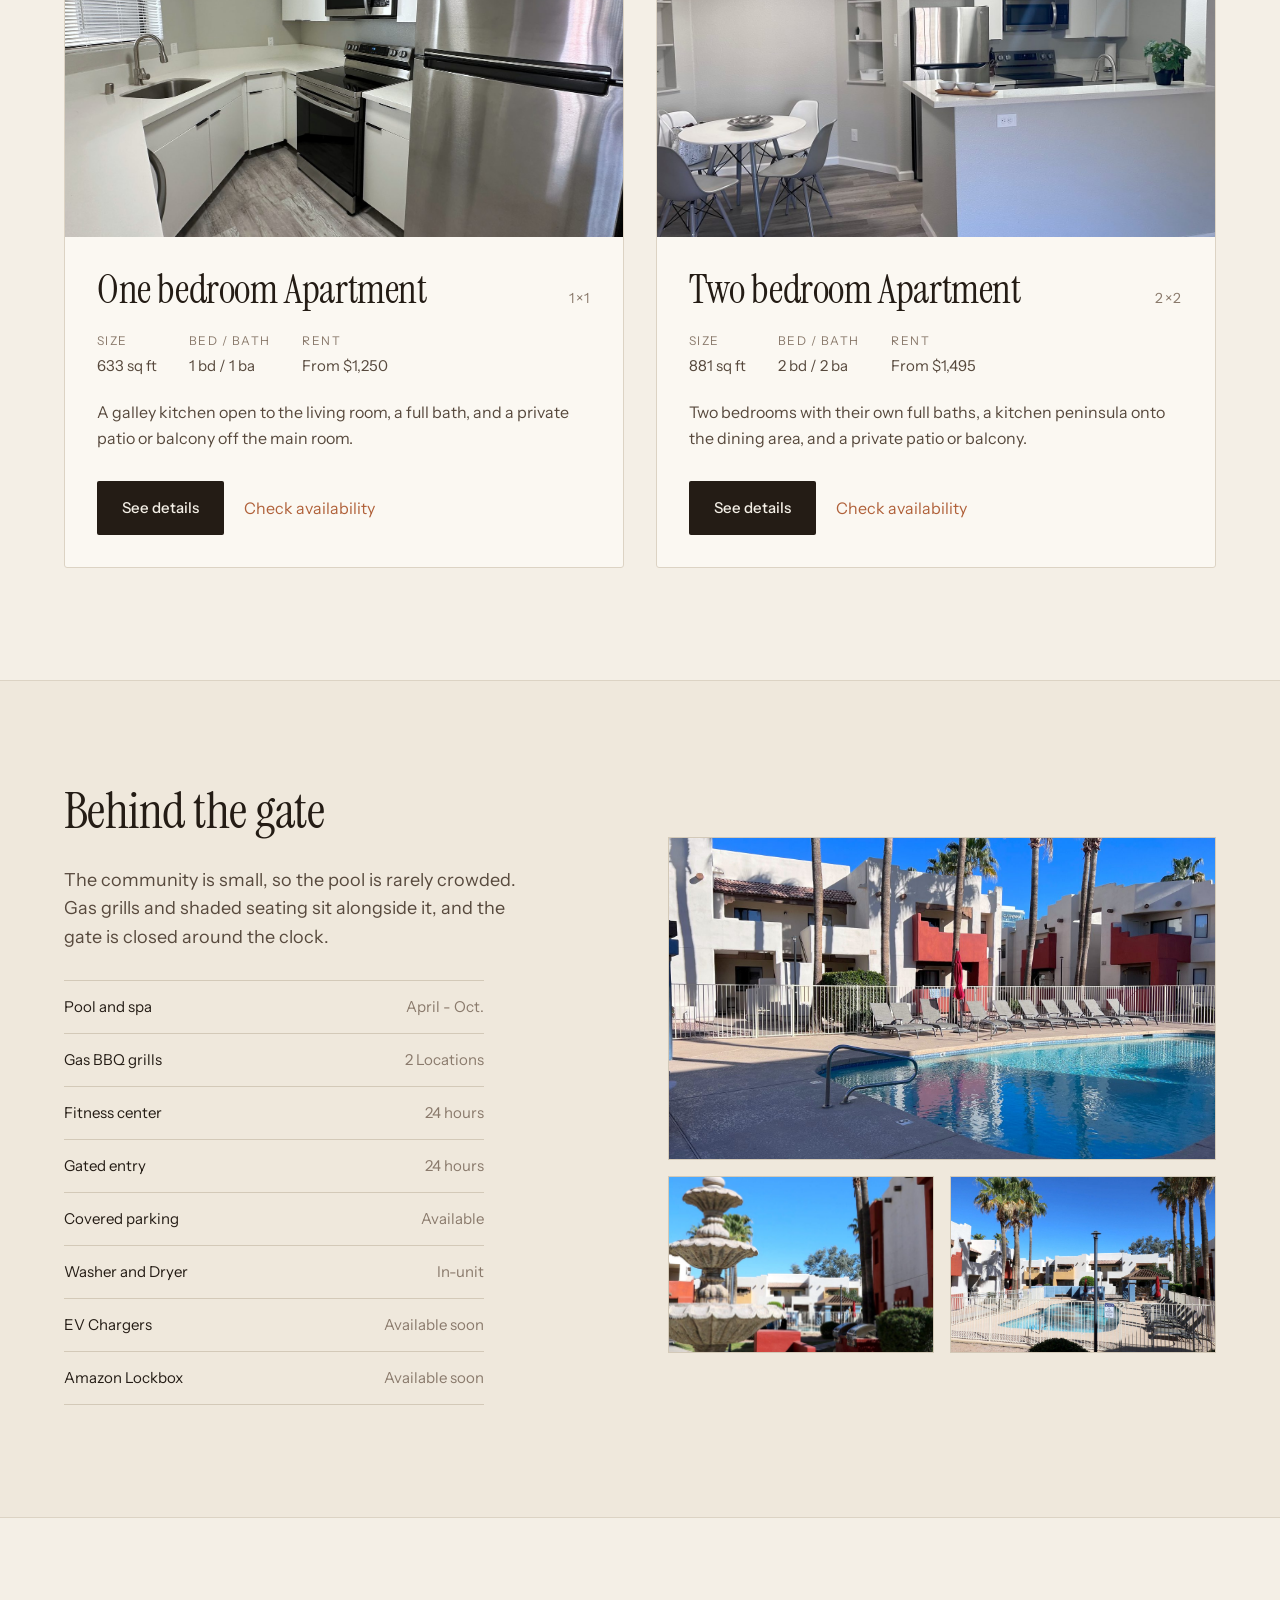
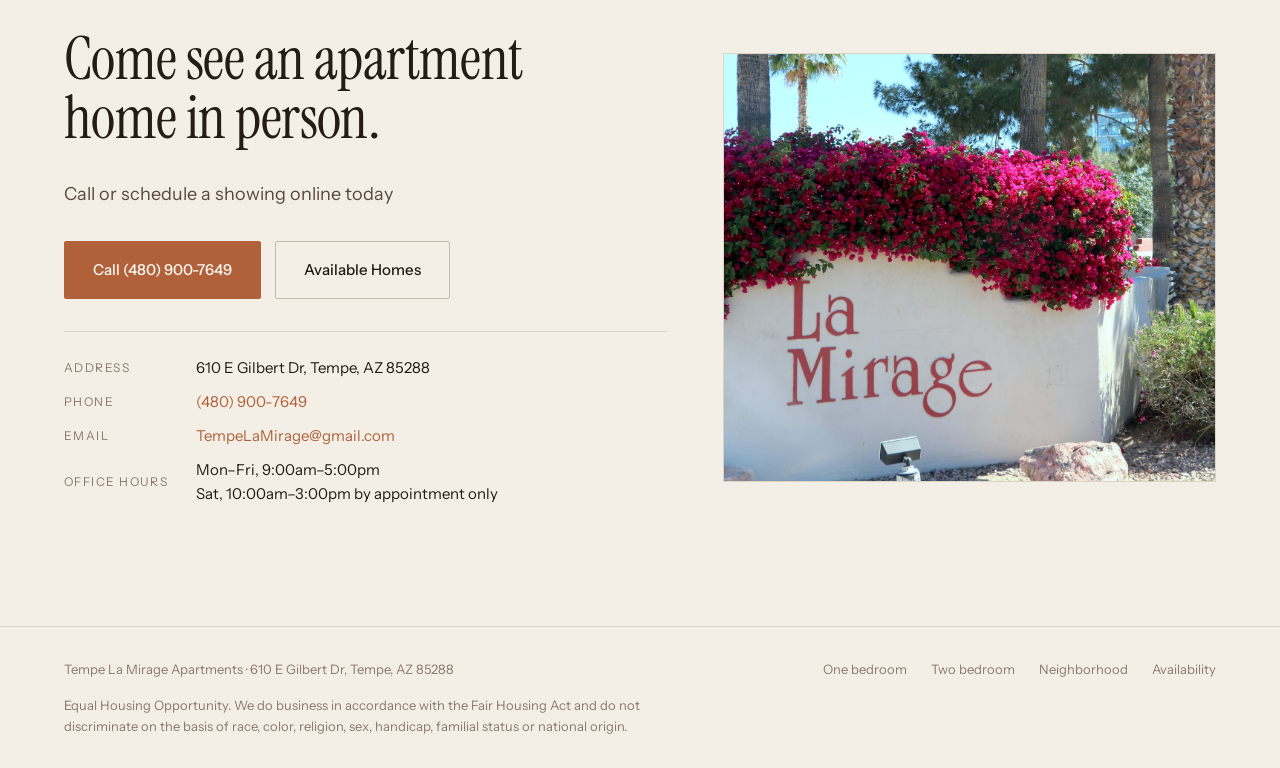
==== commit 67e7edba: "Merge branch 'neighborhood-page' # Conflicts: #	index.html" ====
--- a/index.html
+++ b/index.html
@@ -4,11 +4,11 @@
 <meta charset="utf-8">
 <meta name="viewport" content="width=device-width, initial-scale=1">
 <title>La Mirage Apartments | 1 & 2 Bedroom Apartments in Tempe, AZ</title>
-<meta name="description" content="Tempe La Mirage Apartments is a gated apartment community at 610 E Gilbert Dr in Tempe, Arizona. One- and two-bedroom homes with a pool, spa and fitness center.">
+<meta name="description" content="Tempe La Mirage Apartments is a gated apartment community at 610 E Gilbert Dr in Tempe, Arizona. One- and two-bedroom apartment homes with a pool, spa and fitness center.">
 
 <!-- EDIT: the picture and text shown when the link is shared by text or on social media. -->
 <meta property="og:title" content="Tempe La Mirage Apartments — Tempe, AZ">
-<meta property="og:description" content="A gated apartment community in Tempe, AZ, near ASU, with one- and two-bedroom homes, a pool, spa and fitness center.">
+<meta property="og:description" content="A gated apartment community in Tempe, AZ, near ASU, with one- and two-bedroom apartment homes, a pool, spa and fitness center.">
 <meta property="og:image" content="https://www.lamirageapartments.com/photos/social-preview.jpg">
 <meta property="og:url" content="https://www.lamirageapartments.com/">
 <meta property="og:type" content="website">
@@ -98,7 +98,7 @@
 
 <section class="section" id="homes">
   <div class="section-head">
-    <h2>Two homes to choose from</h2>
+    <h2>Two apartment homes to choose from</h2>
     <p>Finishes vary from unit to unit. Call to see whichever homes are available.</p>
   </div>
   <div class="plans">
@@ -169,7 +169,7 @@
 <section class="contact" id="contact">
   <div class="contact-grid">
     <div class="contact-text">
-      <h2>Come see a home in person.</h2>
+      <h2>Come see an apartment home in person.</h2>
       <p class="lede">Call or schedule a showing online today</p>
       <div class="btn-row">
         <!-- EDIT: phone (link and text) -->
--- a/style.css
+++ b/style.css
@@ -126,11 +126,11 @@
 .contact .ph img { object-position: 50% 68%; }   /* keep the sign in frame */
 
 /* Footer (same on every page) */
-.site-footer { padding: 32px var(--pad); border-top: 1px solid var(--rule); font-size: 13px; color: var(--muted); display: flex; flex-wrap: wrap; gap: 16px 24px; justify-content: space-between; }
+.site-footer { padding: 32px var(--pad); border-top: 1px solid var(--rule); font-size: 13px; color: var(--muted); display: grid; grid-template-columns: 1fr auto; gap: 16px 24px; }
 .site-footer a { color: var(--muted); }
 .site-footer a:hover { color: var(--ink); }
 .site-footer nav { display: flex; flex-wrap: wrap; gap: 24px; }
-.eho { flex-basis: 100%; max-width: 70ch; line-height: 1.55; }
+.eho { grid-column: 1 / -1; max-width: 70ch; line-height: 1.55; }   /* always on its own line below the address and links */
 
 /* Floor-plan pages and the neighborhood page: page heading, photos, call-to-action */
 .page-head { padding: 56px var(--pad) 48px; border-bottom: 1px solid var(--rule); }
@@ -150,13 +150,28 @@
 .cta h2 { font-size: clamp(38px, 4.4vw, 60px); }
 .cta p { font-size: 18px; color: var(--ink-soft); text-wrap: pretty; }
 
-/* Neighborhood page: the short text sections and the note under the distances list */
-.prose { padding: 88px var(--pad) 8px; }
-.prose h2 { font-size: clamp(28px, 3vw, 38px); margin: 56px 0 16px; max-width: 680px; }
-.prose h2:first-child { margin-top: 0; }
-.prose p { font-size: 18px; color: var(--ink-soft); max-width: 680px; text-wrap: pretty; }
+/* Neighborhood page: the photo cards, the note under the distances list */
+.area-grid { display: grid; grid-template-columns: repeat(2, 1fr); gap: 48px 32px; padding: 64px var(--pad) 8px; }
+.area-card { display: flex; flex-direction: column; gap: 14px; }
+.area-card .ph { aspect-ratio: 3 / 2; border: 1px solid var(--rule); cursor: zoom-in; margin-bottom: 6px; }
+.area-card h2 { font-size: clamp(24px, 2vw, 28px); }
+.area-card p { font-size: 17px; color: var(--ink-soft); text-wrap: pretty; }
+.area-card .credit { font-size: 12px; color: var(--muted); }
+.area-card .credit a { color: var(--muted); text-decoration: underline; }
 .amen-text .list-note { font-size: 13px; color: var(--muted); margin-top: -12px; }
 #nearby .amen-list li span:last-child { white-space: nowrap; text-align: right; }   /* keep "2.2 mi · 8 min drive" on one line; the place name wraps instead */
+
+/* Neighborhood page: tighter spacing and smaller headings than the other pages, because this page
+   has more sections and a long main heading. Rules starting ".neighborhood" affect only this page. */
+.neighborhood .page-head-text { max-width: 880px; }
+.neighborhood h1 { font-size: clamp(36px, 4.2vw, 60px); line-height: 1.04; }
+.neighborhood .page-head .lede { max-width: 62ch; }
+.neighborhood .section { padding-top: 72px; padding-bottom: 80px; }
+.neighborhood #nearby h2, .neighborhood .cta h2 { font-size: clamp(30px, 3vw, 44px); }
+.neighborhood #nearby .amen { grid-template-columns: minmax(0, 5fr) minmax(0, 7fr); gap: 48px; align-items: stretch; }
+.neighborhood #nearby .amen-list { max-width: none; }
+.neighborhood #nearby .map { aspect-ratio: auto; min-height: 400px; }   /* the map fills the height of the list beside it */
+.neighborhood .cta { padding-top: 88px; padding-bottom: 96px; }
 
 /* Availability page */
 .board-page { padding: 56px var(--pad) 96px; }
@@ -180,10 +195,13 @@
 /* Tablets and phones */
 @media (max-width: 1000px) {
   .site-header nav .hide-sm { display: none; }   /* Homes, Amenities and Neighborhood links; the name is long */
+  .site-footer { grid-template-columns: 1fr; }   /* address, links and Equal Housing line stack */
 }
 @media (max-width: 900px) {
   .plans, .amen, .contact-grid, .page-head-grid { grid-template-columns: 1fr; }
   .hero .ph { aspect-ratio: 1.6 / 1; }
+  .neighborhood #nearby .amen { grid-template-columns: 1fr; }
+  .neighborhood #nearby .map { aspect-ratio: 4 / 3; min-height: 0; }
 }
 @media (max-width: 720px) {
   :root { --pad: 24px; }
@@ -191,7 +209,8 @@
   .site-header nav { gap: 16px; }
   .brand { font-size: 20px; }
   .section, .contact, .cta { padding-top: 64px; padding-bottom: 72px; }
-  .prose { padding-top: 64px; }
+  .area-grid { grid-template-columns: 1fr; padding-top: 48px; gap: 40px; }
+  .neighborhood .section, .neighborhood .cta { padding-top: 56px; padding-bottom: 64px; }
   .hero-text { padding-top: 56px; padding-bottom: 48px; gap: 24px; }
   .plan-title h3 { font-size: 32px; }
   .photo-grid { grid-template-columns: repeat(2, 1fr); gap: 8px; padding-top: 24px; }
